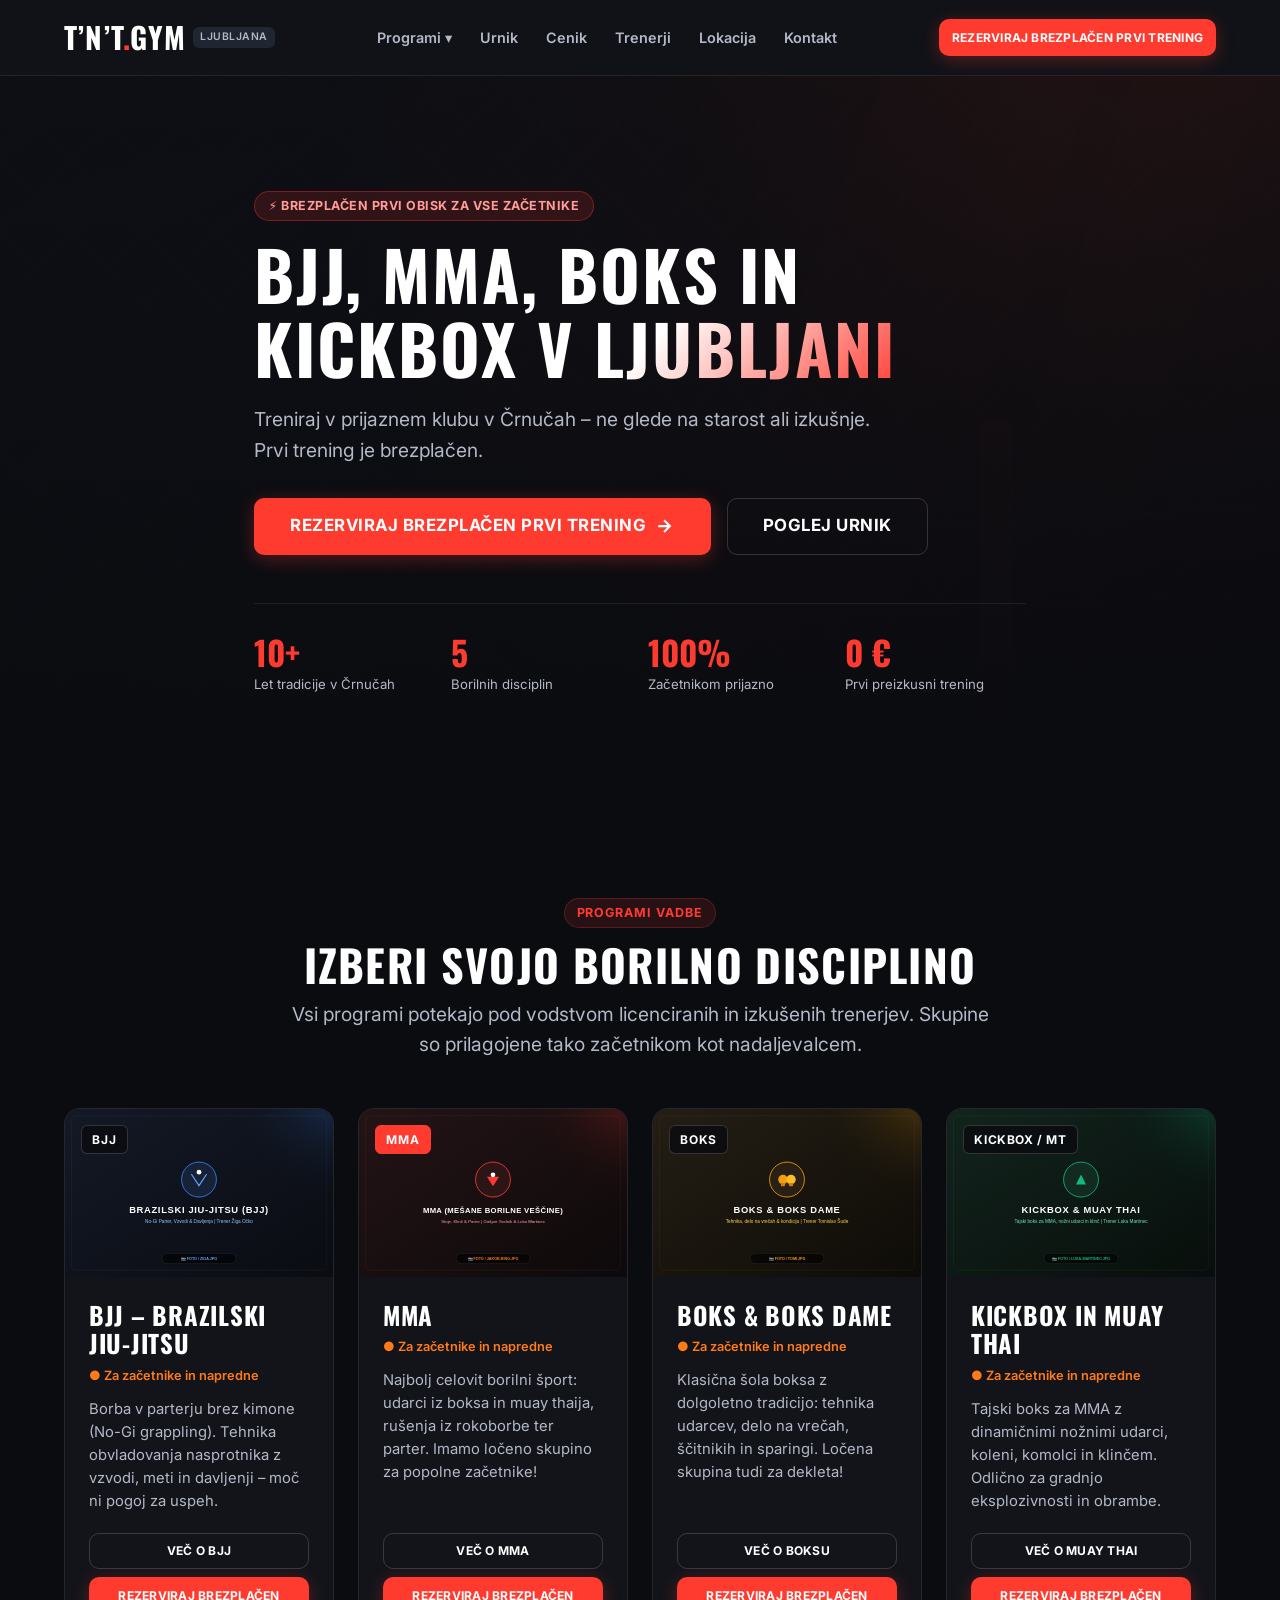
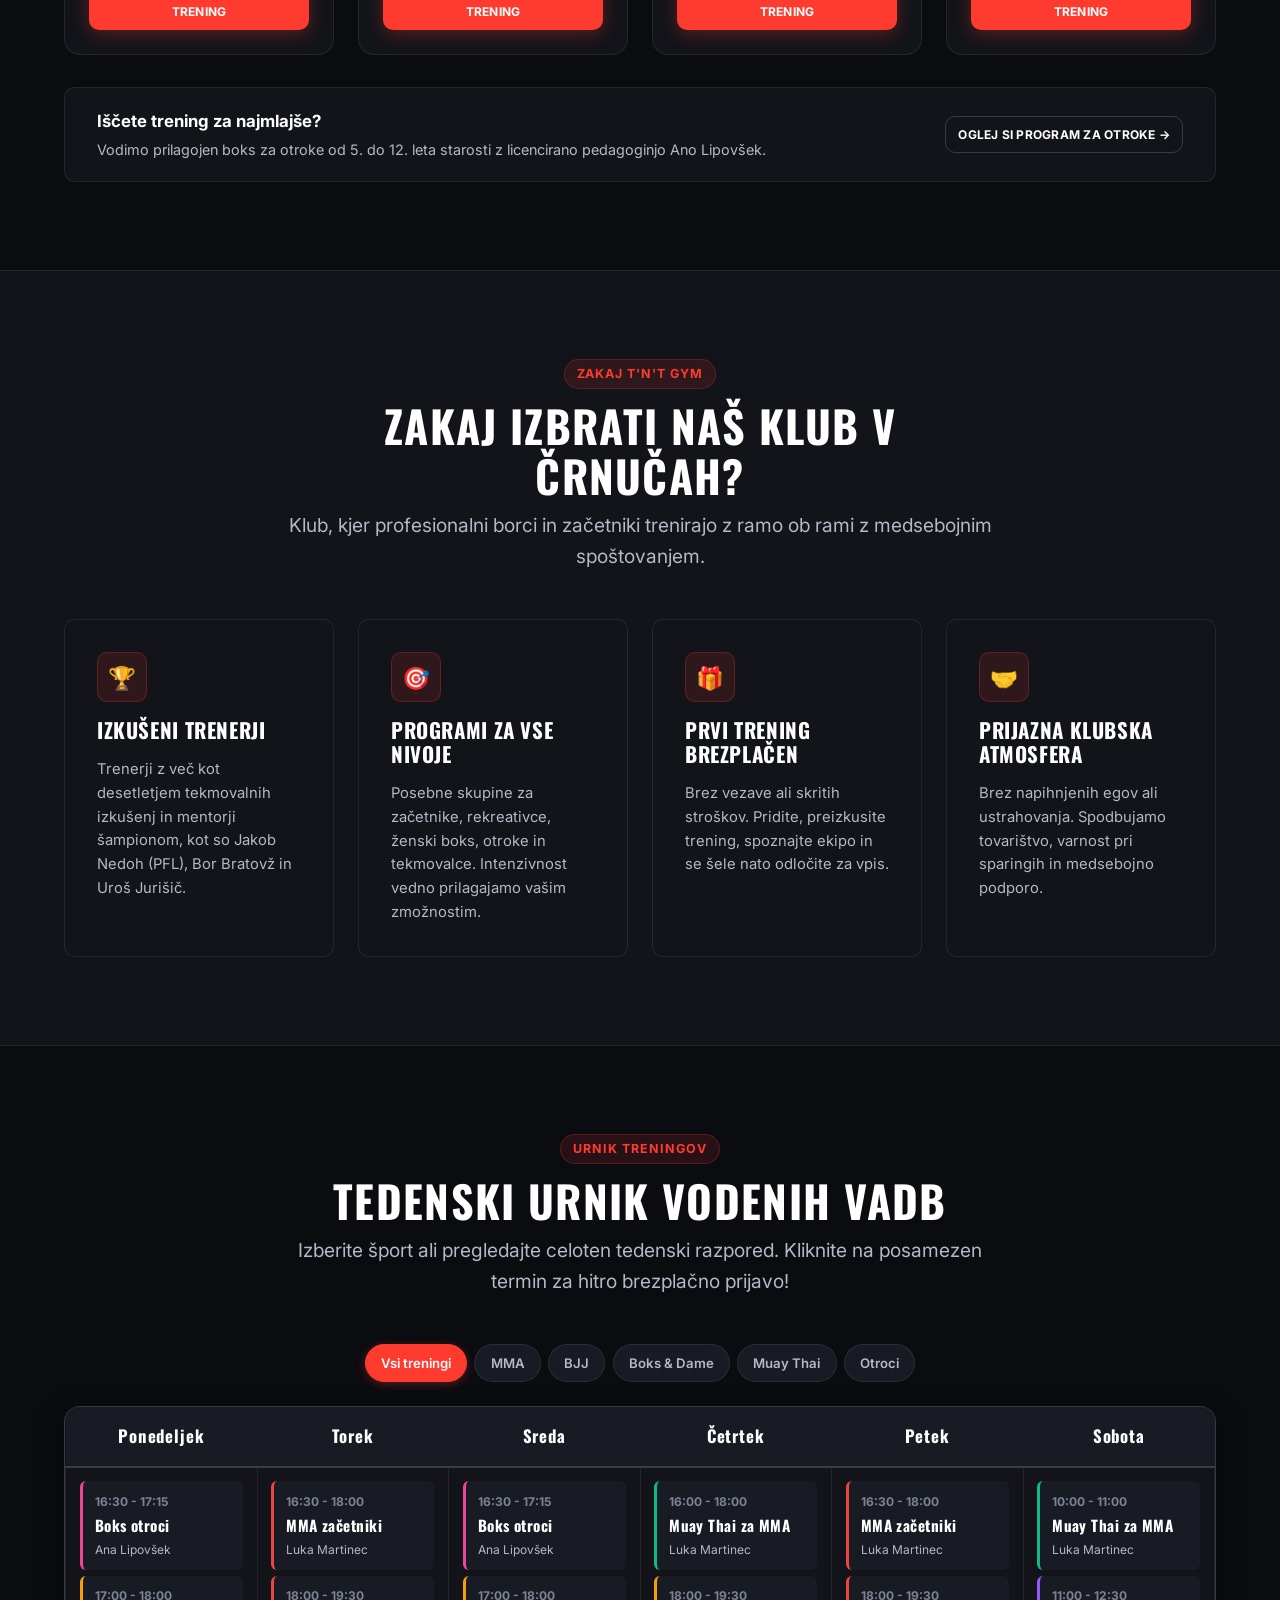
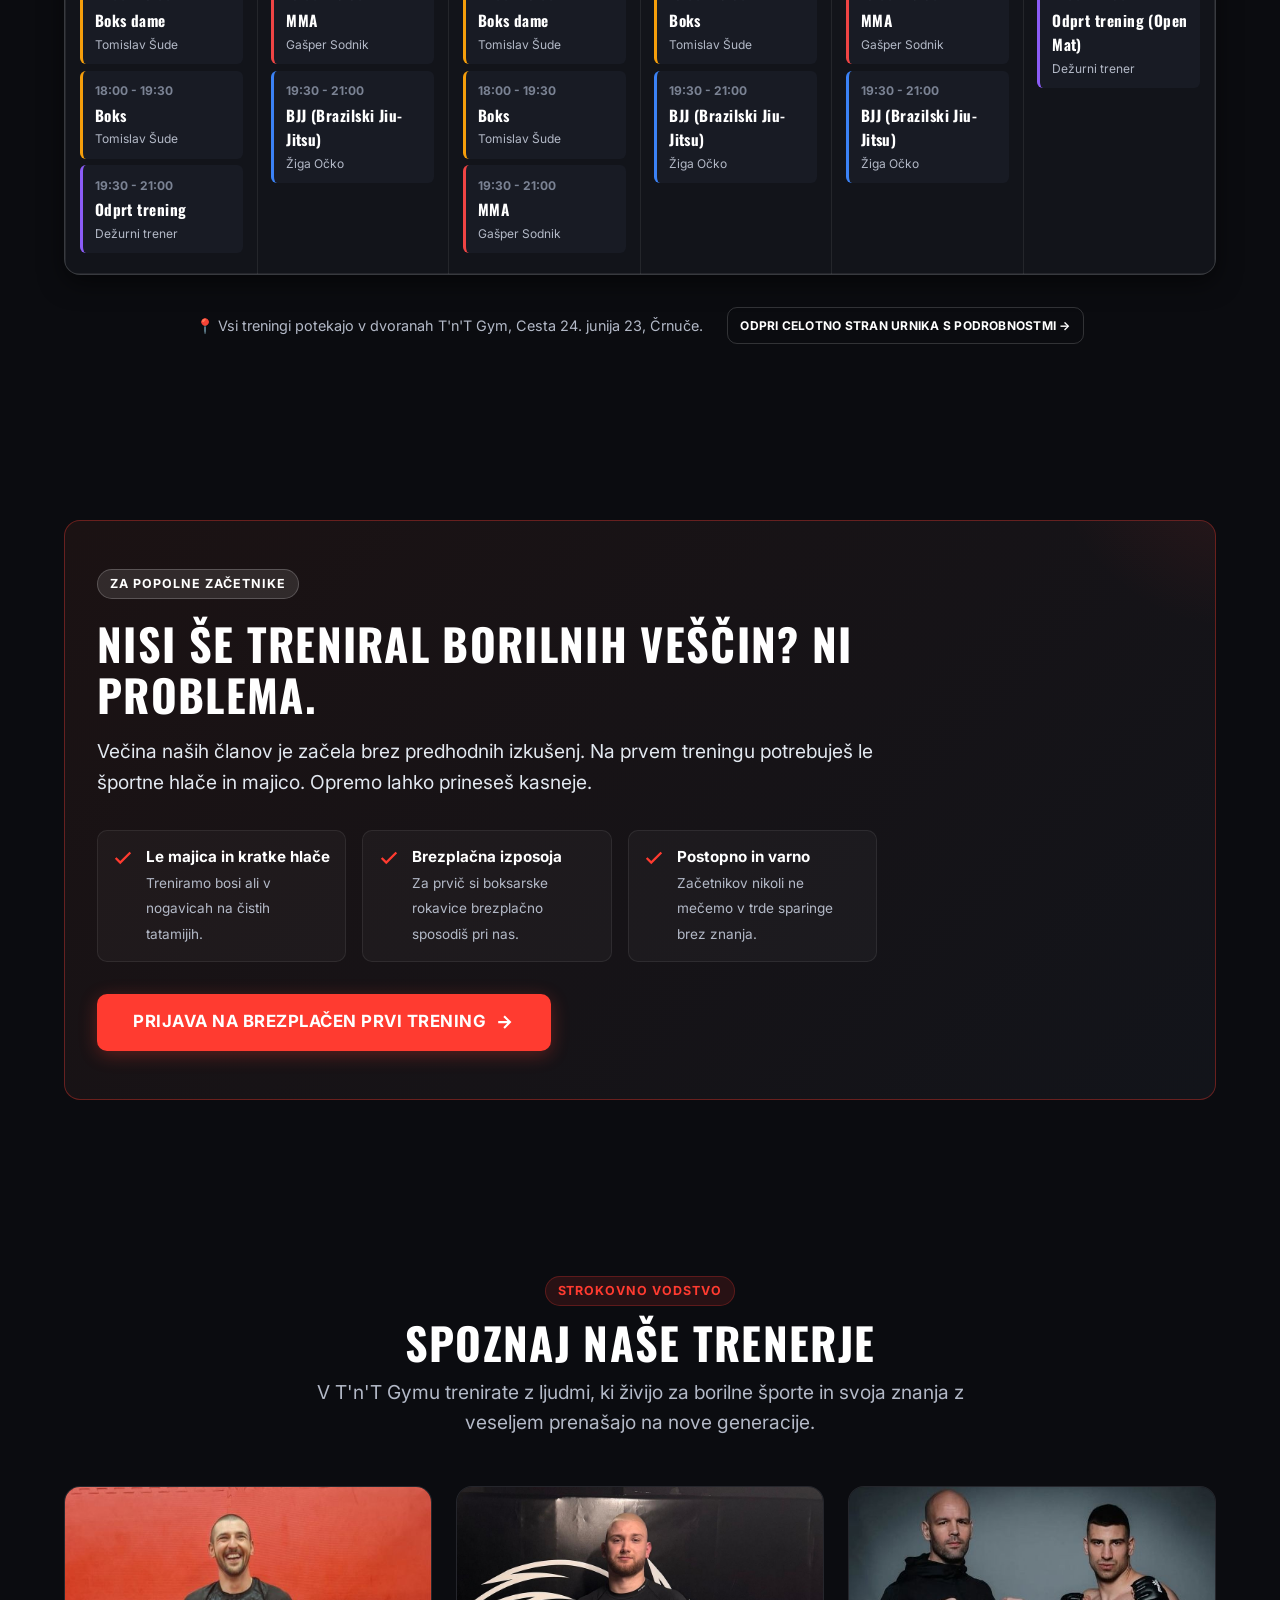
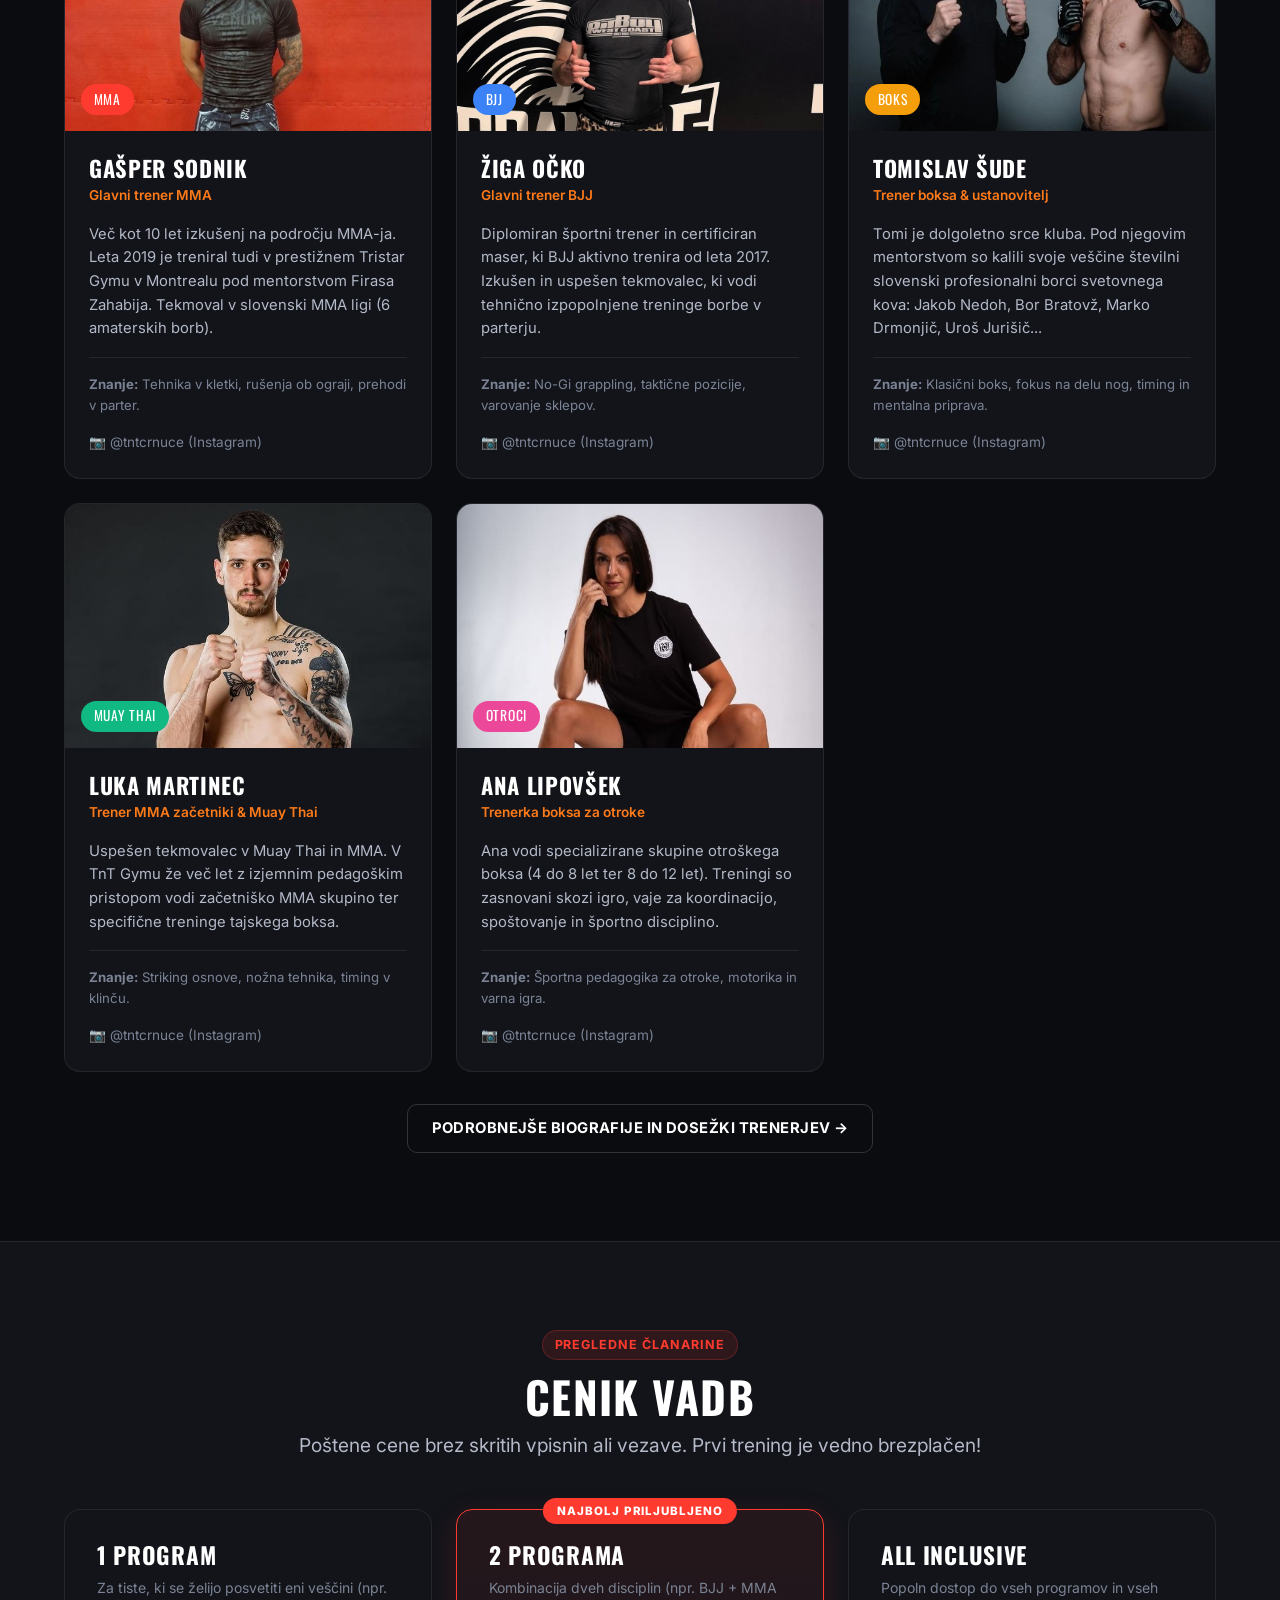
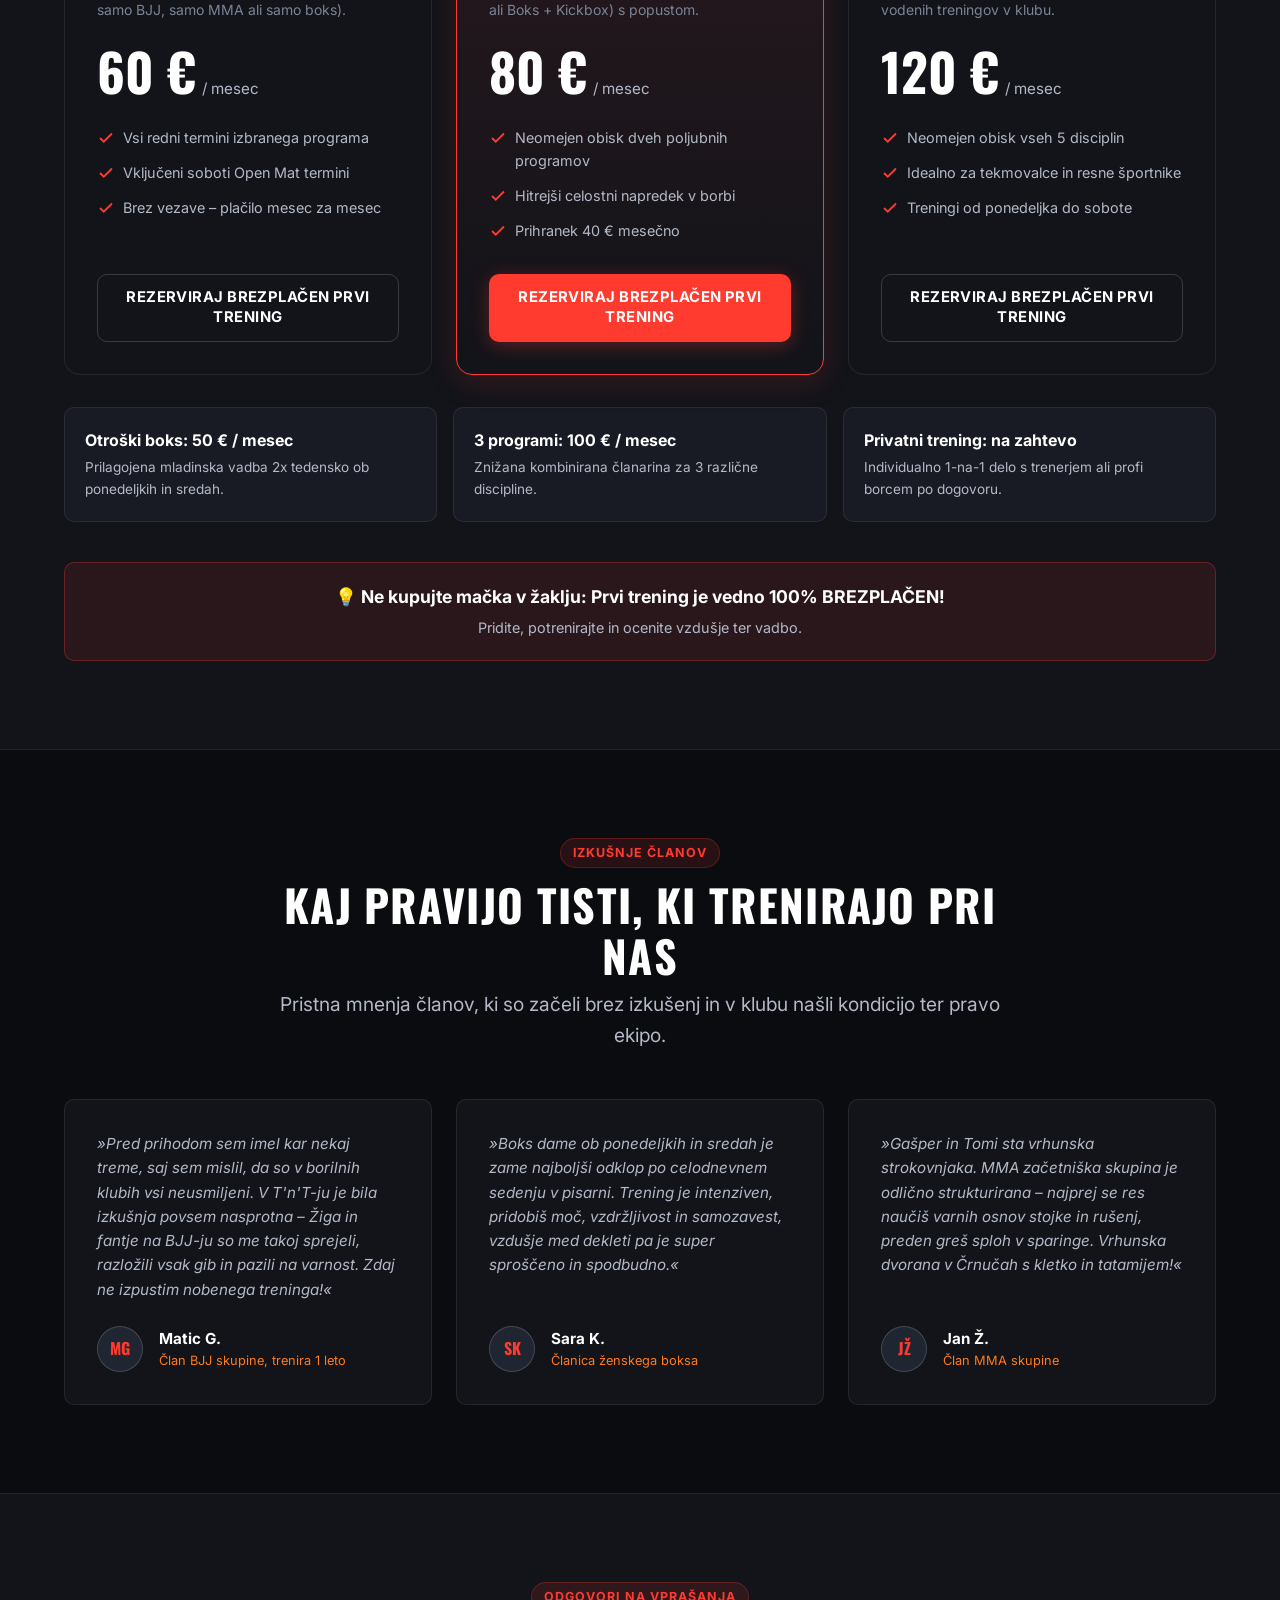
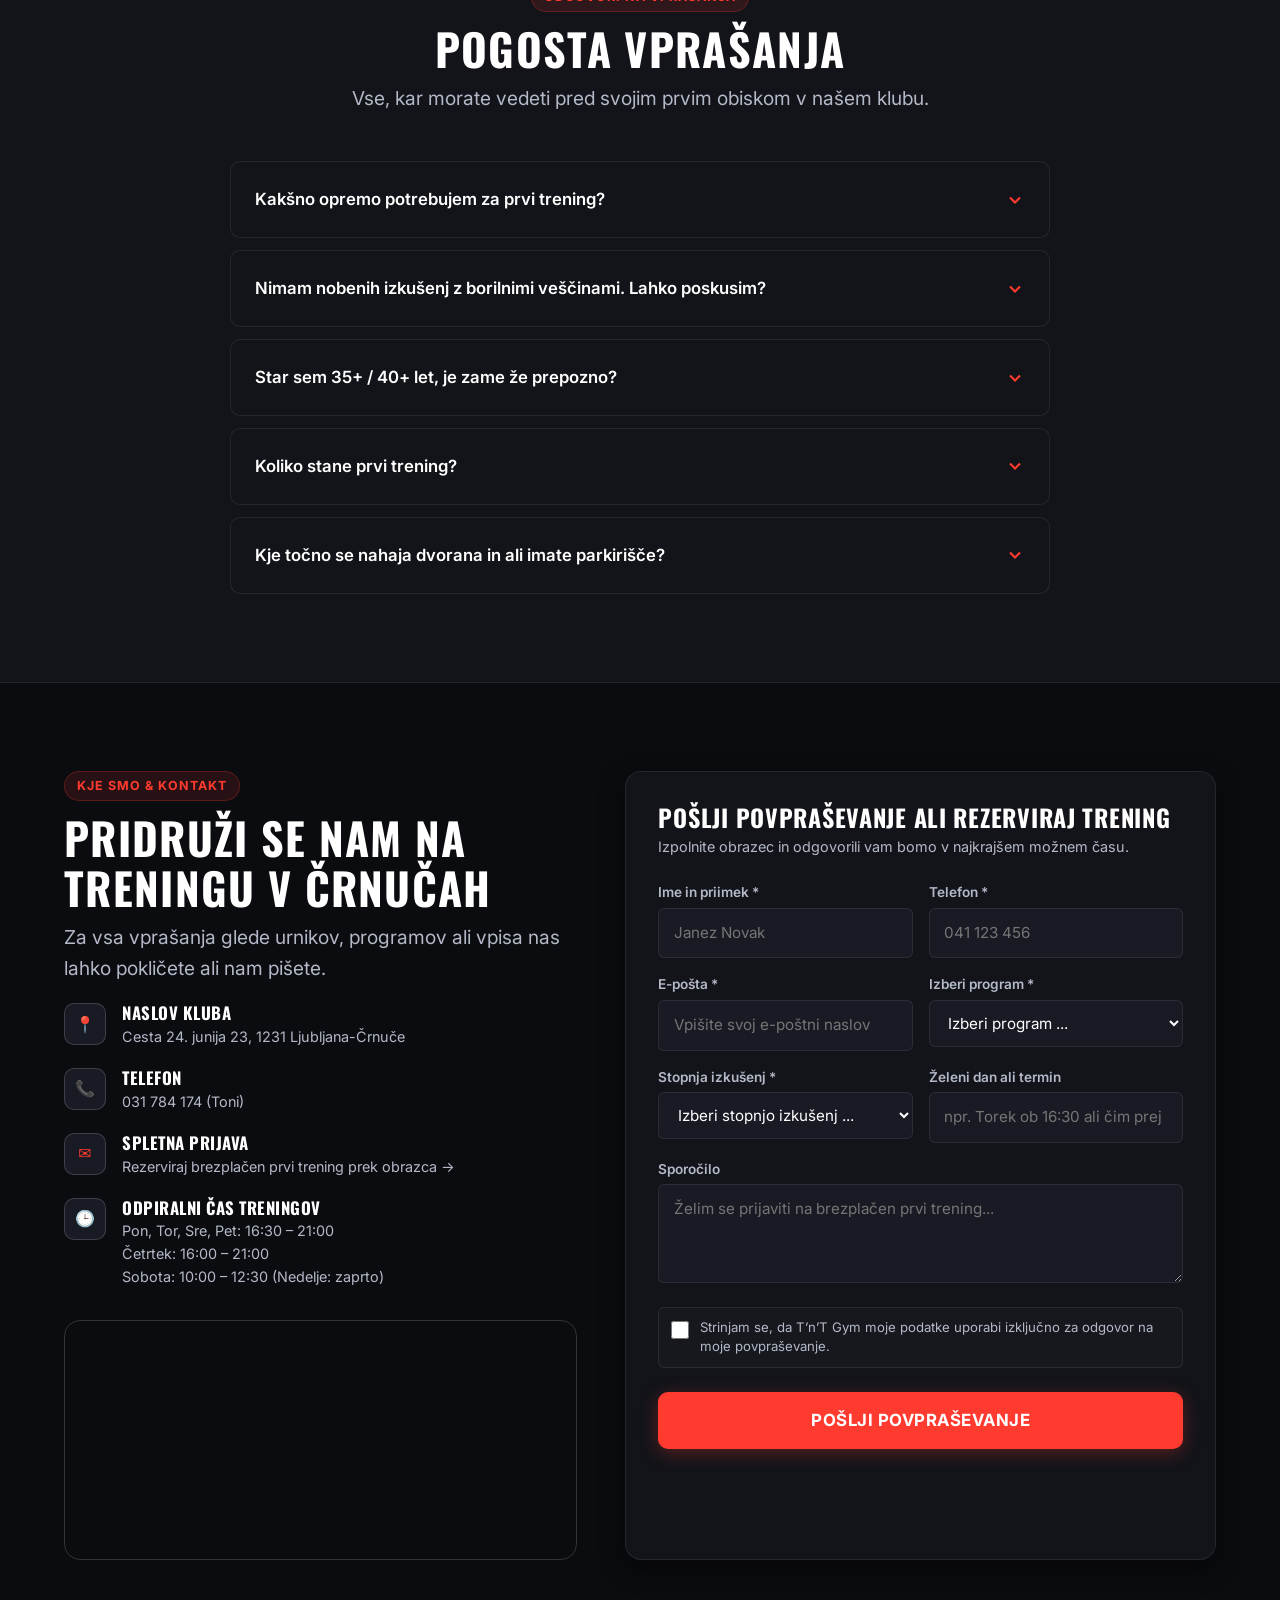
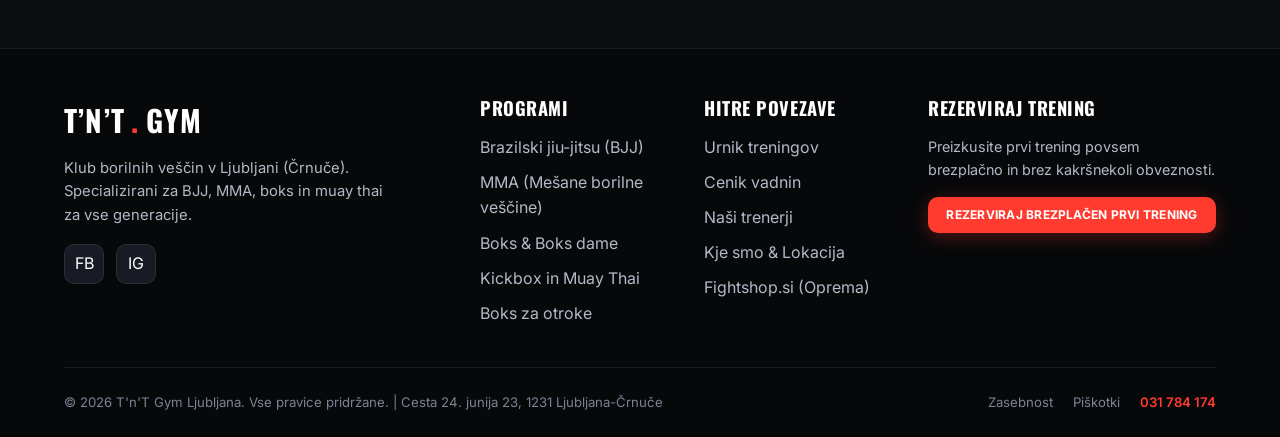
==== index.html @ 432958f4 "Initial T'n'T Gym website" ====
<!DOCTYPE html>
<html lang="sl">
<head>
  <meta charset="utf-8">
  <meta name="viewport" content="width=device-width, initial-scale=1.0">
  <title>T'n'T Gym Ljubljana | BJJ, MMA, boks in kickbox v Črnučah</title>
  <meta name="description" content="T'n'T Gym Ljubljana – vrhunski treningi BJJ (brazilski jiu-jitsu), MMA, boksa in muay thai v Ljubljani (Črnuče). Za začetnike in nadaljevalce. Prvi trening je brezplačen!">
  <meta name="keywords" content="BJJ Ljubljana, MMA Ljubljana, boks Ljubljana, kickbox Ljubljana, brazilski jiu-jitsu Ljubljana, borilne veščine Ljubljana, borilne veščine Črnuče">
  <link rel="canonical" href="https://www.tnt-gym.si/">

  <!-- Open Graph / Social Media -->
  <meta property="og:type" content="website">
  <meta property="og:locale" content="sl_SI">
  <meta property="og:url" content="https://www.tnt-gym.si/">
  <meta property="og:title" content="T'n'T Gym Ljubljana | BJJ, MMA, boks in kickbox">
  <meta property="og:description" content="Treniraj borilne veščine v sproščenem in profesionalnem vzdušju v Črnučah. Brezplačen prvi trening!">
  <meta property="og:image" content="assets/images/hero-gym.svg">

  <!-- Fonts & Stylesheet -->
  <link rel="preconnect" href="https://fonts.googleapis.com">
  <link rel="preconnect" href="https://fonts.gstatic.com" crossorigin>
  <link href="https://fonts.googleapis.com/css2?family=Inter:wght@400;500;600;700&family=Oswald:wght@500;600;700;800&display=swap" rel="stylesheet">
  <link rel="stylesheet" href="css/style.css">

  <!-- Schema.org JSON-LD Structured Data for LocalBusiness & SportsActivityLocation -->
  <script type="application/ld+json">
  {
    "@context": "https://schema.org",
    "@type": ["SportsActivityLocation", "ExerciseGym"],
    "@id": "https://www.tnt-gym.si/#gym",
    "name": "T'n'T Gym Ljubljana",
    "alternateName": "TnT Gym Črnuče",
    "description": "Klub borilnih veščin v Ljubljani (Črnuče): brazilski jiu-jitsu (BJJ), MMA, boks in muay thai za začetnike, rekreativce in tekmovalce.",
    "url": "https://www.tnt-gym.si/",
    "telephone": "+38631784174",
    "priceRange": "50 € - 120 €",
    "currenciesAccepted": "EUR",
    "address": {
      "@type": "PostalAddress",
      "streetAddress": "Cesta 24. junija 23",
      "addressLocality": "Ljubljana-Črnuče",
      "postalCode": "1231",
      "addressCountry": "SI"
    },
    "geo": {
      "@type": "GeoCoordinates",
      "latitude": 46.09552,
      "longitude": 14.52722
    },
    "openingHoursSpecification": [
      {
        "@type": "OpeningHoursSpecification",
        "dayOfWeek": ["Monday", "Tuesday", "Wednesday", "Friday"],
        "opens": "16:30",
        "closes": "21:00"
      },
      {
        "@type": "OpeningHoursSpecification",
        "dayOfWeek": "Thursday",
        "opens": "16:00",
        "closes": "21:00"
      },
      {
        "@type": "OpeningHoursSpecification",
        "dayOfWeek": "Saturday",
        "opens": "10:00",
        "closes": "12:30"
      }
    ],
    "sameAs": [
      "https://www.facebook.com/tntcrnuce",
      "https://www.instagram.com/tntcrnuce/"
    ]
  }
  </script>
</head>
<body>

  <!-- =========================================================================
       1. STICKY HEADER
       ========================================================================= -->
  <header class="site-header" id="siteHeader">
    <div class="container header-container">
      <a href="index.html" class="brand-logo" aria-label="T'n'T Gym Domov">
        <span>T’N’T<span class="logo-accent">.</span>GYM</span>
        <span class="brand-badge">LJUBLJANA</span>
      </a>

      <!-- Desktop Navigation -->
      <nav class="nav-desktop" aria-label="Glavna navigacija">
        <div class="nav-dropdown">
          <a href="#programi" class="nav-link">Programi ▾</a>
          <div class="nav-dropdown-menu">
            <a href="bjj.html" class="nav-dropdown-item">BJJ (Brazilski jiu-jitsu)</a>
            <a href="mma.html" class="nav-dropdown-item">MMA (Mešane borilne veščine)</a>
            <a href="boks.html" class="nav-dropdown-item">Boks &amp; Boks dame</a>
            <a href="kickbox.html" class="nav-dropdown-item">Kickbox in Muay Thai</a>
            <a href="otroci.html" class="nav-dropdown-item">Boks za otroke (5-12 let)</a>
          </div>
        </div>
        <a href="urnik.html" class="nav-link">Urnik</a>
        <a href="cenik.html" class="nav-link">Cenik</a>
        <a href="trenerji.html" class="nav-link">Trenerji</a>
        <a href="kontakt.html" class="nav-link">Lokacija</a>
        <a href="kontakt.html#kontakt" class="nav-link">Kontakt</a>
      </nav>

      <!-- Prominent Header CTA -->
      <div style="display: flex; align-items: center; gap: 1rem;">
        <button type="button" class="btn btn-primary btn-sm btn-booking-trigger" data-program="">
          Rezerviraj brezplačen prvi trening
        </button>

        <!-- Mobile Hamburger Toggle -->
        <button class="menu-toggle" aria-label="Odpri navigacijski meni" aria-expanded="false">
          <span></span>
          <span></span>
          <span></span>
        </button>
      </div>
    </div>
  </header>

  <!-- Mobile Navigation Drawer -->
  <div class="mobile-nav-backdrop"></div>
  <aside class="mobile-nav-drawer" aria-label="Mobilni meni">
    <div>
      <div style="margin-bottom: 2rem;">
        <span class="brand-logo">T’N’T<span class="logo-accent">.</span>GYM</span>
        <p style="font-size: 0.85rem; color: var(--text-muted); margin-top: 0.25rem;">Črnuče, Ljubljana</p>
      </div>
      <nav class="mobile-nav-links">
        <a href="index.html" class="mobile-nav-link active">Domov</a>
        <a href="bjj.html" class="mobile-nav-link">BJJ</a>
        <a href="mma.html" class="mobile-nav-link">MMA</a>
        <a href="boks.html" class="mobile-nav-link">Boks</a>
        <a href="kickbox.html" class="mobile-nav-link">Kickbox &amp; Muay Thai</a>
        <a href="otroci.html" class="mobile-nav-link">Otroški boks</a>
        <a href="urnik.html" class="mobile-nav-link">Urnik</a>
        <a href="cenik.html" class="mobile-nav-link">Cenik</a>
        <a href="trenerji.html" class="mobile-nav-link">Trenerji</a>
        <a href="kontakt.html" class="mobile-nav-link">Lokacija &amp; Kontakt</a>
      </nav>
    </div>

    <div style="margin-top: 2rem; border-top: 1px solid var(--border-subtle); padding-top: 1.5rem;">
      <button type="button" class="btn btn-primary btn-full btn-booking-trigger" data-program="">
        Rezerviraj brezplačen trening
      </button>
      <div style="margin-top: 1rem; text-align: center; font-size: 0.85rem; color: var(--text-muted);">
        📞 031 784 174 (Toni)
      </div>
    </div>
  </aside>

  <!-- =========================================================================
       2. HERO SECTION
       ========================================================================= -->
  <section class="hero" id="hero">
    <!-- Martial Arts Training Media Background -->
    <div class="hero-media-bg">
      <!-- 
        FOTO ZAZNAMEK: Tu lahko zamenjate spodnji SVG s pravo sliko dvorane ali treninga,
        npr. src="img/tnt/rupa1-2.jpg" ali kratek zankasti video treninga.
      -->
      <img src="assets/images/hero-gym.svg" alt="Trening borilnih veščin v T'n'T Gym Ljubljana" width="1200" height="800">
    </div>
    <div class="hero-overlay-gradient"></div>

    <div class="container hero-content">
      <div class="hero-pill">
        <span>⚡ Brezplačen prvi obisk za vse začetnike</span>
      </div>

      <h1 class="heading-hero">
        BJJ, MMA, BOKS IN KICKBOX <span class="text-gradient">V LJUBLJANI</span>
      </h1>

      <p class="lead" style="margin-top: 1.25rem; max-width: 650px;">
        Treniraj v prijaznem klubu v Črnučah – ne glede na starost ali izkušnje. Prvi trening je brezplačen.
      </p>

      <div class="hero-actions">
        <button type="button" class="btn btn-primary btn-lg btn-booking-trigger" data-program="">
          Rezerviraj brezplačen prvi trening
          <svg class="btn-icon" viewBox="0 0 24 24" fill="none" stroke="currentColor" stroke-width="2.5"><path d="M5 12h14M12 5l7 7-7 7"/></svg>
        </button>
        <a href="#urnik" class="btn btn-secondary btn-lg">
          Poglej urnik
        </a>
      </div>

      <!-- Social Proof / Stats Strip -->
      <div class="hero-stats">
        <div class="stat-item">
          <span class="stat-number">10+</span>
          <span class="stat-label">Let tradicije v Črnučah</span>
        </div>
        <div class="stat-item">
          <span class="stat-number">5</span>
          <span class="stat-label">Borilnih disciplin</span>
        </div>
        <div class="stat-item">
          <span class="stat-number">100%</span>
          <span class="stat-label">Začetnikom prijazno</span>
        </div>
        <div class="stat-item">
          <span class="stat-number">0 €</span>
          <span class="stat-label">Prvi preizkusni trening</span>
        </div>
      </div>
    </div>
  </section>

  <!-- =========================================================================
       3. PROGRAM OVERVIEW (4 VISUALLY STRONG CARDS + KIDS BADGE)
       ========================================================================= -->
  <section class="section" id="programi">
    <div class="container">
      <div class="section-header">
        <span class="section-tag">Programi vadbe</span>
        <h2 class="heading-section">Izberi svojo borilno disciplino</h2>
        <p class="lead">Vsi programi potekajo pod vodstvom licenciranih in izkušenih trenerjev. Skupine so prilagojene tako začetnikom kot nadaljevalcem.</p>
      </div>

      <div class="grid-4">
        <!-- 1. BJJ Card -->
        <article class="program-card">
          <div class="program-image-wrap">
            <span class="program-badge">BJJ</span>
            <!-- FOTO: Zamenjajte z realno fotografijo BJJ treninga (npr. ziga.jpg) -->
            <img src="assets/images/bjj-program.svg" alt="Trening brazilskega jiu-jitsa BJJ Ljubljana" loading="lazy">
          </div>
          <div class="program-card-body">
            <div class="program-title">
              <h3 class="heading-card">BJJ – brazilski jiu-jitsu</h3>
            </div>
            <div class="program-level">
              <span>● Za začetnike in napredne</span>
            </div>
            <p class="program-desc">
              Borba v parterju brez kimone (No-Gi grappling). Tehnika obvladovanja nasprotnika z vzvodi, meti in davljenji – moč ni pogoj za uspeh.
            </p>
            <div class="program-footer-actions">
              <a href="bjj.html" class="btn btn-secondary btn-sm" style="flex: 1;">Več o BJJ</a>
              <button type="button" class="btn btn-primary btn-sm btn-booking-trigger" data-program="BJJ">
                Rezerviraj brezplačen trening
              </button>
            </div>
          </div>
        </article>

        <!-- 2. MMA Card -->
        <article class="program-card">
          <div class="program-image-wrap">
            <span class="program-badge brand">MMA</span>
            <!-- FOTO: Zamenjajte z realno fotografijo MMA treninga (npr. jakob-ring.jpg) -->
            <img src="assets/images/mma-program.svg" alt="Trening MMA Ljubljana Črnuče" loading="lazy">
          </div>
          <div class="program-card-body">
            <div class="program-title">
              <h3 class="heading-card">MMA</h3>
            </div>
            <div class="program-level">
              <span>● Za začetnike in napredne</span>
            </div>
            <p class="program-desc">
              Najbolj celovit borilni šport: udarci iz boksa in muay thaija, rušenja iz rokoborbe ter parter. Imamo ločeno skupino za popolne začetnike!
            </p>
            <div class="program-footer-actions">
              <a href="mma.html" class="btn btn-secondary btn-sm" style="flex: 1;">Več o MMA</a>
              <button type="button" class="btn btn-primary btn-sm btn-booking-trigger" data-program="MMA">
                Rezerviraj brezplačen trening
              </button>
            </div>
          </div>
        </article>

        <!-- 3. Boks Card -->
        <article class="program-card">
          <div class="program-image-wrap">
            <span class="program-badge">BOKS</span>
            <!-- FOTO: Zamenjajte z realno fotografijo boksa (npr. tomi.jpg) -->
            <img src="assets/images/boks-program.svg" alt="Trening boksa Ljubljana" loading="lazy">
          </div>
          <div class="program-card-body">
            <div class="program-title">
              <h3 class="heading-card">Boks &amp; Boks dame</h3>
            </div>
            <div class="program-level">
              <span>● Za začetnike in napredne</span>
            </div>
            <p class="program-desc">
              Klasična šola boksa z dolgoletno tradicijo: tehnika udarcev, delo na vrečah, ščitnikih in sparingi. Ločena skupina tudi za dekleta!
            </p>
            <div class="program-footer-actions">
              <a href="boks.html" class="btn btn-secondary btn-sm" style="flex: 1;">Več o boksu</a>
              <button type="button" class="btn btn-primary btn-sm btn-booking-trigger" data-program="Boks">
                Rezerviraj brezplačen trening
              </button>
            </div>
          </div>
        </article>

        <!-- 4. Kickbox in Muay Thai Card -->
        <article class="program-card">
          <div class="program-image-wrap">
            <span class="program-badge">KICKBOX / MT</span>
            <!-- FOTO: Zamenjajte z realno fotografijo tajskega boksa (npr. luka-martinec.jpg) -->
            <img src="assets/images/muaythai-program.svg" alt="Trening Kickbox in Muay Thai Ljubljana" loading="lazy">
          </div>
          <div class="program-card-body">
            <div class="program-title">
              <h3 class="heading-card">Kickbox in Muay Thai</h3>
            </div>
            <div class="program-level">
              <span>● Za začetnike in napredne</span>
            </div>
            <p class="program-desc">
              Tajski boks za MMA z dinamičnimi nožnimi udarci, koleni, komolci in klinčem. Odlično za gradnjo eksplozivnosti in obrambe.
            </p>
            <div class="program-footer-actions">
              <a href="kickbox.html" class="btn btn-secondary btn-sm" style="flex: 1;">Več o Muay Thai</a>
              <button type="button" class="btn btn-primary btn-sm btn-booking-trigger" data-program="Kickbox &amp; Muay Thai">
                Rezerviraj brezplačen trening
              </button>
            </div>
          </div>
        </article>
      </div>

      <!-- Dodatna povezava do otroškega boksa -->
      <div style="margin-top: 2rem; background: var(--bg-surface-1); border: 1px solid var(--border-subtle); border-radius: var(--radius-md); padding: 1.25rem 2rem; display: flex; flex-wrap: wrap; align-items: center; justify-content: space-between; gap: 1rem;">
        <div>
          <strong style="color: #ffffff; font-size: 1.05rem;">Iščete trening za najmlajše?</strong>
          <p style="color: var(--text-secondary); font-size: 0.9rem; margin-top: 0.2rem;">Vodimo prilagojen boks za otroke od 5. do 12. leta starosti z licencirano pedagoginjo Ano Lipovšek.</p>
        </div>
        <a href="otroci.html" class="btn btn-secondary btn-sm">Oglej si program za otroke →</a>
      </div>
    </div>
  </section>

  <!-- =========================================================================
       4. WHY T'N'T GYM (4 BENEFIT CARDS)
       ========================================================================= -->
  <section class="section" style="background: var(--bg-surface-1); border-top: 1px solid var(--border-subtle); border-bottom: 1px solid var(--border-subtle);">
    <div class="container">
      <div class="section-header">
        <span class="section-tag">Zakaj T'n'T Gym</span>
        <h2 class="heading-section">Zakaj izbrati naš klub v Črnučah?</h2>
        <p class="lead">Klub, kjer profesionalni borci in začetniki trenirajo z ramo ob rami z medsebojnim spoštovanjem.</p>
      </div>

      <div class="grid-4">
        <!-- Benefit 1 -->
        <div class="benefit-card">
          <div class="benefit-icon">🏆</div>
          <h3 class="benefit-title">Izkušeni trenerji</h3>
          <p class="benefit-desc">
            Trenerji z več kot desetletjem tekmovalnih izkušenj in mentorji šampionom, kot so Jakob Nedoh (PFL), Bor Bratovž in Uroš Jurišič.
          </p>
        </div>

        <!-- Benefit 2 -->
        <div class="benefit-card">
          <div class="benefit-icon">🎯</div>
          <h3 class="benefit-title">Programi za vse nivoje</h3>
          <p class="benefit-desc">
            Posebne skupine za začetnike, rekreativce, ženski boks, otroke in tekmovalce. Intenzivnost vedno prilagajamo vašim zmožnostim.
          </p>
        </div>

        <!-- Benefit 3 -->
        <div class="benefit-card">
          <div class="benefit-icon">🎁</div>
          <h3 class="benefit-title">Prvi trening brezplačen</h3>
          <p class="benefit-desc">
            Brez vezave ali skritih stroškov. Pridite, preizkusite trening, spoznajte ekipo in se šele nato odločite za vpis.
          </p>
        </div>

        <!-- Benefit 4 -->
        <div class="benefit-card">
          <div class="benefit-icon">🤝</div>
          <h3 class="benefit-title">Prijazna klubska atmosfera</h3>
          <p class="benefit-desc">
            Brez napihnjenih egov ali ustrahovanja. Spodbujamo tovarištvo, varnost pri sparingih in medsebojno podporo.
          </p>
        </div>
      </div>
    </div>
  </section>

  <!-- =========================================================================
       5. SCHEDULE PREVIEW (INTERACTIVE TIMETABLE)
       ========================================================================= -->
  <section class="section" id="urnik">
    <div class="container">
      <div class="section-header">
        <span class="section-tag">Urnik treningov</span>
        <h2 class="heading-section">Tedenski urnik vodenih vadb</h2>
        <p class="lead">Izberite šport ali pregledajte celoten tedenski razpored. Kliknite na posamezen termin za hitro brezplačno prijavo!</p>
      </div>

      <!-- Sport Filter Buttons -->
      <div class="schedule-controls" role="group" aria-label="Filter po športu">
        <button class="filter-btn active" data-sport="all">Vsi treningi</button>
        <button class="filter-btn" data-sport="mma">MMA</button>
        <button class="filter-btn" data-sport="bjj">BJJ</button>
        <button class="filter-btn" data-sport="box">Boks &amp; Dame</button>
        <button class="filter-btn" data-sport="mt">Muay Thai</button>
        <button class="filter-btn" data-sport="kids">Otroci</button>
      </div>

      <!-- Timetable Dynamic Mount Container -->
      <div class="timetable-mount">
        <!-- Rendered via js/main.js & js/schedule-data.js -->
        <p style="text-align: center; color: var(--text-muted); padding: 2rem;">Nalaganje urnika...</p>
      </div>

      <div style="margin-top: 2rem; text-align: center; display: flex; flex-wrap: wrap; justify-content: center; align-items: center; gap: 1.5rem;">
        <span style="font-size: 0.9rem; color: var(--text-secondary);">
          📍 Vsi treningi potekajo v dvoranah T'n'T Gym, Cesta 24. junija 23, Črnuče.
        </span>
        <a href="urnik.html" class="btn btn-secondary btn-sm">Odpri celotno stran urnika s podrobnostmi →</a>
      </div>
    </div>
  </section>

  <!-- =========================================================================
       6. BEGINNERS SECTION
       ========================================================================= -->
  <section class="section" id="zacetniki">
    <div class="container">
      <div class="beginners-banner">
        <div style="max-width: 780px;">
          <span class="section-tag" style="background: rgba(255,255,255,0.1); border-color: rgba(255,255,255,0.2); color: #ffffff;">Za popolne začetnike</span>
          <h2 class="heading-section" style="margin-top: 0.5rem;">
            Nisi še treniral borilnih veščin? Ni problema.
          </h2>
          <p class="lead" style="margin-top: 1rem; color: #e2e8f0;">
            Večina naših članov je začela brez predhodnih izkušenj. Na prvem treningu potrebuješ le športne hlače in majico. Opremo lahko prineseš kasneje.
          </p>

          <div class="checklist">
            <div class="checklist-item">
              <svg class="checklist-icon" width="22" height="22" viewBox="0 0 24 24" fill="none" stroke="currentColor" stroke-width="2.5"><polyline points="20 6 9 17 4 12"/></svg>
              <div>
                <strong style="display: block; font-size: 0.95rem;">Le majica in kratke hlače</strong>
                <span style="font-size: 0.85rem; color: var(--text-secondary);">Treniramo bosi ali v nogavicah na čistih tatamijih.</span>
              </div>
            </div>
            <div class="checklist-item">
              <svg class="checklist-icon" width="22" height="22" viewBox="0 0 24 24" fill="none" stroke="currentColor" stroke-width="2.5"><polyline points="20 6 9 17 4 12"/></svg>
              <div>
                <strong style="display: block; font-size: 0.95rem;">Brezplačna izposoja</strong>
                <span style="font-size: 0.85rem; color: var(--text-secondary);">Za prvič si boksarske rokavice brezplačno sposodiš pri nas.</span>
              </div>
            </div>
            <div class="checklist-item">
              <svg class="checklist-icon" width="22" height="22" viewBox="0 0 24 24" fill="none" stroke="currentColor" stroke-width="2.5"><polyline points="20 6 9 17 4 12"/></svg>
              <div>
                <strong style="display: block; font-size: 0.95rem;">Postopno in varno</strong>
                <span style="font-size: 0.85rem; color: var(--text-secondary);">Začetnikov nikoli ne mečemo v trde sparinge brez znanja.</span>
              </div>
            </div>
          </div>

          <div style="margin-top: 1.5rem;">
            <button type="button" class="btn btn-primary btn-lg btn-booking-trigger" data-program="">
              Prijava na brezplačen prvi trening
              <svg class="btn-icon" viewBox="0 0 24 24" fill="none" stroke="currentColor" stroke-width="2.5"><path d="M5 12h14M12 5l7 7-7 7"/></svg>
            </button>
          </div>
        </div>
      </div>
    </div>
  </section>

  <!-- =========================================================================
       7. COACHES SECTION
       ========================================================================= -->
  <section class="section" id="trenerji">
    <div class="container">
      <div class="section-header">
        <span class="section-tag">Strokovno vodstvo</span>
        <h2 class="heading-section">Spoznaj naše trenerje</h2>
        <p class="lead">V T'n'T Gymu trenirate z ljudmi, ki živijo za borilne športe in svoja znanja z veseljem prenašajo na nove generacije.</p>
      </div>

      <div class="grid-3">
        <!-- Coach 1: Gašper Sodnik -->
        <article class="coach-card">
          <div class="coach-photo-wrap">
            <span class="coach-discipline-tag">MMA</span>
            <img src="assets/images/coach-gasper.jpg" alt="Gašper Sodnik, trener MMA" loading="lazy">
          </div>
          <div class="coach-body">
            <h3 class="coach-name">Gašper Sodnik</h3>
            <span class="coach-role">Glavni trener MMA</span>
            <p class="coach-bio">
              Več kot 10 let izkušenj na področju MMA-ja. Leta 2019 je treniral tudi v prestižnem Tristar Gymu v Montrealu pod mentorstvom Firasa Zahabija. Tekmoval v slovenski MMA ligi (6 amaterskih borb).
            </p>
            <div class="coach-credentials">
              <strong>Znanje:</strong> Tehnika v kletki, rušenja ob ograji, prehodi v parter.
            </div>
            <a href="https://www.instagram.com/tntcrnuce/" target="_blank" rel="noopener" class="coach-social">
              📷 @tntcrnuce (Instagram)
            </a>
          </div>
        </article>

        <!-- Coach 2: Žiga Očko -->
        <article class="coach-card">
          <div class="coach-photo-wrap">
            <span class="coach-discipline-tag" style="background: #3b82f6;">BJJ</span>
            <img src="assets/images/coach-ziga.jpg" alt="Žiga Očko, trener brazilskega jiu-jitsa" loading="lazy">
          </div>
          <div class="coach-body">
            <h3 class="coach-name">Žiga Očko</h3>
            <span class="coach-role">Glavni trener BJJ</span>
            <p class="coach-bio">
              Diplomiran športni trener in certificiran maser, ki BJJ aktivno trenira od leta 2017. Izkušen in uspešen tekmovalec, ki vodi tehnično izpopolnjene treninge borbe v parterju.
            </p>
            <div class="coach-credentials">
              <strong>Znanje:</strong> No-Gi grappling, taktične pozicije, varovanje sklepov.
            </div>
            <a href="https://www.instagram.com/tntcrnuce/" target="_blank" rel="noopener" class="coach-social">
              📷 @tntcrnuce (Instagram)
            </a>
          </div>
        </article>

        <!-- Coach 3: Tomislav Šude -->
        <article class="coach-card">
          <div class="coach-photo-wrap">
            <span class="coach-discipline-tag" style="background: #f59e0b;">BOKS</span>
            <img src="assets/images/coach-tomi.jpg" alt="Tomislav Šude, trener boksa" loading="lazy">
          </div>
          <div class="coach-body">
            <h3 class="coach-name">Tomislav Šude</h3>
            <span class="coach-role">Trener boksa &amp; ustanovitelj</span>
            <p class="coach-bio">
              Tomi je dolgoletno srce kluba. Pod njegovim mentorstvom so kalili svoje veščine številni slovenski profesionalni borci svetovnega kova: Jakob Nedoh, Bor Bratovž, Marko Drmonjič, Uroš Jurišič...
            </p>
            <div class="coach-credentials">
              <strong>Znanje:</strong> Klasični boks, fokus na delu nog, timing in mentalna priprava.
            </div>
            <a href="https://www.instagram.com/tntcrnuce/" target="_blank" rel="noopener" class="coach-social">
              📷 @tntcrnuce (Instagram)
            </a>
          </div>
        </article>

        <!-- Coach 4: Luka Martinec -->
        <article class="coach-card">
          <div class="coach-photo-wrap">
            <span class="coach-discipline-tag" style="background: #10b981;">MUAY THAI</span>
            <img src="assets/images/coach-luka.jpg" alt="Luka Martinec, trener tajskega boksa" loading="lazy">
          </div>
          <div class="coach-body">
            <h3 class="coach-name">Luka Martinec</h3>
            <span class="coach-role">Trener MMA začetniki &amp; Muay Thai</span>
            <p class="coach-bio">
              Uspešen tekmovalec v Muay Thai in MMA. V TnT Gymu že več let z izjemnim pedagoškim pristopom vodi začetniško MMA skupino ter specifične treninge tajskega boksa.
            </p>
            <div class="coach-credentials">
              <strong>Znanje:</strong> Striking osnove, nožna tehnika, timing v klinču.
            </div>
            <a href="https://www.instagram.com/tntcrnuce/" target="_blank" rel="noopener" class="coach-social">
              📷 @tntcrnuce (Instagram)
            </a>
          </div>
        </article>

        <!-- Coach 5: Ana Lipovšek -->
        <article class="coach-card">
          <div class="coach-photo-wrap">
            <span class="coach-discipline-tag" style="background: #ec4899;">OTROCI</span>
            <img src="assets/images/coach-ana.jpg" alt="Ana Lipovšek, trenerka otroškega boksa" loading="lazy">
          </div>
          <div class="coach-body">
            <h3 class="coach-name">Ana Lipovšek</h3>
            <span class="coach-role">Trenerka boksa za otroke</span>
            <p class="coach-bio">
              Ana vodi specializirane skupine otroškega boksa (4 do 8 let ter 8 do 12 let). Treningi so zasnovani skozi igro, vaje za koordinacijo, spoštovanje in športno disciplino.
            </p>
            <div class="coach-credentials">
              <strong>Znanje:</strong> Športna pedagogika za otroke, motorika in varna igra.
            </div>
            <a href="https://www.instagram.com/tntcrnuce/" target="_blank" rel="noopener" class="coach-social">
              📷 @tntcrnuce (Instagram)
            </a>
          </div>
        </article>
      </div>

      <div style="margin-top: 2rem; text-align: center;">
        <a href="trenerji.html" class="btn btn-secondary">Podrobnejše biografije in dosežki trenerjev →</a>
      </div>
    </div>
  </section>

  <!-- =========================================================================
       8. PRICING SECTION
       ========================================================================= -->
  <section class="section" id="cenik" style="background: var(--bg-surface-1); border-top: 1px solid var(--border-subtle); border-bottom: 1px solid var(--border-subtle);">
    <div class="container">
      <div class="section-header">
        <span class="section-tag">Pregledne članarine</span>
        <h2 class="heading-section">Cenik vadb</h2>
        <p class="lead">Poštene cene brez skritih vpisnin ali vezave. Prvi trening je vedno brezplačen!</p>
      </div>

      <div class="grid-3">
        <!-- 1 Program -->
        <div class="pricing-card">
          <h3 class="pricing-title">1 Program</h3>
          <p class="pricing-sub">Za tiste, ki se želijo posvetiti eni veščini (npr. samo BJJ, samo MMA ali samo boks).</p>
          <div class="pricing-amount">
            <span class="price">60 €</span>
            <span class="period">/ mesec</span>
          </div>
          <ul class="pricing-features">
            <li>
              <svg width="18" height="18" viewBox="0 0 24 24" fill="none" stroke="currentColor" stroke-width="2.5"><polyline points="20 6 9 17 4 12"/></svg>
              <span>Vsi redni termini izbranega programa</span>
            </li>
            <li>
              <svg width="18" height="18" viewBox="0 0 24 24" fill="none" stroke="currentColor" stroke-width="2.5"><polyline points="20 6 9 17 4 12"/></svg>
              <span>Vključeni soboti Open Mat termini</span>
            </li>
            <li>
              <svg width="18" height="18" viewBox="0 0 24 24" fill="none" stroke="currentColor" stroke-width="2.5"><polyline points="20 6 9 17 4 12"/></svg>
              <span>Brez vezave – plačilo mesec za mesec</span>
            </li>
          </ul>
          <button type="button" class="btn btn-secondary btn-full btn-booking-trigger" data-program="">
            Rezerviraj brezplačen prvi trening
          </button>
        </div>

        <!-- 2 Programa (Featured / Najbolj priljubljeno) -->
        <div class="pricing-card featured">
          <span class="pricing-popular-badge">Najbolj priljubljeno</span>
          <h3 class="pricing-title">2 Programa</h3>
          <p class="pricing-sub">Kombinacija dveh disciplin (npr. BJJ + MMA ali Boks + Kickbox) s popustom.</p>
          <div class="pricing-amount">
            <span class="price">80 €</span>
            <span class="period">/ mesec</span>
          </div>
          <ul class="pricing-features">
            <li>
              <svg width="18" height="18" viewBox="0 0 24 24" fill="none" stroke="currentColor" stroke-width="2.5"><polyline points="20 6 9 17 4 12"/></svg>
              <span>Neomejen obisk dveh poljubnih programov</span>
            </li>
            <li>
              <svg width="18" height="18" viewBox="0 0 24 24" fill="none" stroke="currentColor" stroke-width="2.5"><polyline points="20 6 9 17 4 12"/></svg>
              <span>Hitrejši celostni napredek v borbi</span>
            </li>
            <li>
              <svg width="18" height="18" viewBox="0 0 24 24" fill="none" stroke="currentColor" stroke-width="2.5"><polyline points="20 6 9 17 4 12"/></svg>
              <span>Prihranek 40 € mesečno</span>
            </li>
          </ul>
          <button type="button" class="btn btn-primary btn-full btn-booking-trigger" data-program="">
            Rezerviraj brezplačen prvi trening
          </button>
        </div>

        <!-- All Inclusive -->
        <div class="pricing-card">
          <h3 class="pricing-title">All Inclusive</h3>
          <p class="pricing-sub">Popoln dostop do vseh programov in vseh vodenih treningov v klubu.</p>
          <div class="pricing-amount">
            <span class="price">120 €</span>
            <span class="period">/ mesec</span>
          </div>
          <ul class="pricing-features">
            <li>
              <svg width="18" height="18" viewBox="0 0 24 24" fill="none" stroke="currentColor" stroke-width="2.5"><polyline points="20 6 9 17 4 12"/></svg>
              <span>Neomejen obisk vseh 5 disciplin</span>
            </li>
            <li>
              <svg width="18" height="18" viewBox="0 0 24 24" fill="none" stroke="currentColor" stroke-width="2.5"><polyline points="20 6 9 17 4 12"/></svg>
              <span>Idealno za tekmovalce in resne športnike</span>
            </li>
            <li>
              <svg width="18" height="18" viewBox="0 0 24 24" fill="none" stroke="currentColor" stroke-width="2.5"><polyline points="20 6 9 17 4 12"/></svg>
              <span>Treningi od ponedeljka do sobote</span>
            </li>
          </ul>
          <button type="button" class="btn btn-secondary btn-full btn-booking-trigger" data-program="">
            Rezerviraj brezplačen prvi trening
          </button>
        </div>
      </div>

      <!-- Dodatne opcije cenika -->
      <div style="margin-top: 2rem; display: grid; grid-template-columns: repeat(auto-fit, minmax(260px, 1fr)); gap: 1rem;">
        <div style="background: var(--bg-surface-2); border: 1px solid var(--border-subtle); border-radius: var(--radius-md); padding: 1.25rem;">
          <strong style="color: #ffffff;">Otroški boks: 50 € / mesec</strong>
          <p style="font-size: 0.85rem; color: var(--text-secondary); margin-top: 0.25rem;">Prilagojena mladinska vadba 2x tedensko ob ponedeljkih in sredah.</p>
        </div>
        <div style="background: var(--bg-surface-2); border: 1px solid var(--border-subtle); border-radius: var(--radius-md); padding: 1.25rem;">
          <strong style="color: #ffffff;">3 programi: 100 € / mesec</strong>
          <p style="font-size: 0.85rem; color: var(--text-secondary); margin-top: 0.25rem;">Znižana kombinirana članarina za 3 različne discipline.</p>
        </div>
        <div style="background: var(--bg-surface-2); border: 1px solid var(--border-subtle); border-radius: var(--radius-md); padding: 1.25rem;">
          <strong style="color: #ffffff;">Privatni trening: na zahtevo</strong>
          <p style="font-size: 0.85rem; color: var(--text-secondary); margin-top: 0.25rem;">Individualno 1-na-1 delo s trenerjem ali profi borcem po dogovoru.</p>
        </div>
      </div>

      <!-- Brezplačen prvi trening opomba -->
      <div style="margin-top: 2.5rem; text-align: center; background: rgba(255, 59, 48, 0.1); border: 1px solid rgba(255, 59, 48, 0.3); border-radius: var(--radius-md); padding: 1.25rem;">
        <p style="color: #ffffff; font-weight: 700; font-size: 1.1rem; margin-bottom: 0.25rem;">
          💡 Ne kupujte mačka v žaklju: Prvi trening je vedno 100% BREZPLAČEN!
        </p>
        <span style="color: var(--text-secondary); font-size: 0.9rem;">Pridite, potrenirajte in ocenite vzdušje ter vadbo.</span>
      </div>
    </div>
  </section>

  <!-- =========================================================================
       9. TESTIMONIALS
       ========================================================================= -->
  <section class="section">
    <div class="container">
      <div class="section-header">
        <span class="section-tag">Izkušnje članov</span>
        <h2 class="heading-section">Kaj pravijo tisti, ki trenirajo pri nas</h2>
        <p class="lead">Pristna mnenja članov, ki so začeli brez izkušenj in v klubu našli kondicijo ter pravo ekipo.</p>
      </div>

      <div class="grid-3">
        <!-- Review 1 -->
        <article class="testimonial-card">
          <p class="testimonial-quote">
            »Pred prihodom sem imel kar nekaj treme, saj sem mislil, da so v borilnih klubih vsi neusmiljeni. V T'n'T-ju je bila izkušnja povsem nasprotna – Žiga in fantje na BJJ-ju so me takoj sprejeli, razložili vsak gib in pazili na varnost. Zdaj ne izpustim nobenega treninga!«
          </p>
          <div class="testimonial-author">
            <div class="author-avatar">MG</div>
            <div>
              <div class="author-name">Matic G.</div>
              <div class="author-role">Član BJJ skupine, trenira 1 leto</div>
            </div>
          </div>
        </article>

        <!-- Review 2 -->
        <article class="testimonial-card">
          <p class="testimonial-quote">
            »Boks dame ob ponedeljkih in sredah je zame najboljši odklop po celodnevnem sedenju v pisarni. Trening je intenziven, pridobiš moč, vzdržljivost in samozavest, vzdušje med dekleti pa je super sproščeno in spodbudno.«
          </p>
          <div class="testimonial-author">
            <div class="author-avatar">SK</div>
            <div>
              <div class="author-name">Sara K.</div>
              <div class="author-role">Članica ženskega boksa</div>
            </div>
          </div>
        </article>

        <!-- Review 3 -->
        <article class="testimonial-card">
          <p class="testimonial-quote">
            »Gašper in Tomi sta vrhunska strokovnjaka. MMA začetniška skupina je odlično strukturirana – najprej se res naučiš varnih osnov stojke in rušenj, preden greš sploh v sparinge. Vrhunska dvorana v Črnučah s kletko in tatamijem!«
          </p>
          <div class="testimonial-author">
            <div class="author-avatar">JŽ</div>
            <div>
              <div class="author-name">Jan Ž.</div>
              <div class="author-role">Član MMA skupine</div>
            </div>
          </div>
        </article>
      </div>
    </div>
  </section>

  <!-- =========================================================================
       10. FAQ SECTION
       ========================================================================= -->
  <section class="section" style="background: var(--bg-surface-1); border-top: 1px solid var(--border-subtle); border-bottom: 1px solid var(--border-subtle);">
    <div class="container">
      <div class="section-header">
        <span class="section-tag">Odgovori na vprašanja</span>
        <h2 class="heading-section">Pogosta vprašanja</h2>
        <p class="lead">Vse, kar morate vedeti pred svojim prvim obiskom v našem klubu.</p>
      </div>

      <div class="faq-list">
        <!-- FAQ 1 -->
        <div class="faq-item">
          <button class="faq-question" aria-expanded="false">
            <span>Kakšno opremo potrebujem za prvi trening?</span>
            <svg class="faq-icon" viewBox="0 0 24 24" fill="none" stroke="currentColor" stroke-width="2.5"><polyline points="6 9 12 15 18 9"/></svg>
          </button>
          <div class="faq-answer">
            Na prvih treningih potrebujete le običajno športno opremo: kratke hlače, udobno športno majico ter plastenko vode. Za boks si rokavice prvič brezplačno sposodite v klubu. Ko se odločite za redno vadbo, vam z veseljem svetujemo pri izbiri lastne opreme.
          </div>
        </div>

        <!-- FAQ 2 -->
        <div class="faq-item">
          <button class="faq-question" aria-expanded="false">
            <span>Nimam nobenih izkušenj z borilnimi veščinami. Lahko poskusim?</span>
            <svg class="faq-icon" viewBox="0 0 24 24" fill="none" stroke="currentColor" stroke-width="2.5"><polyline points="6 9 12 15 18 9"/></svg>
          </button>
          <div class="faq-answer">
            Seveda! Pravzaprav je velika večina naših članov začela pri nas popolnoma od nič. Treningi so zasnovani tako, da se tehnike učite postopno, trenerji pa vaje prilagodijo vaši trenutni telesni pripravljenosti.
          </div>
        </div>

        <!-- FAQ 3 -->
        <div class="faq-item">
          <button class="faq-question" aria-expanded="false">
            <span>Star sem 35+ / 40+ let, je zame že prepozno?</span>
            <svg class="faq-icon" viewBox="0 0 24 24" fill="none" stroke="currentColor" stroke-width="2.5"><polyline points="6 9 12 15 18 9"/></svg>
          </button>
          <div class="faq-answer">
            Nikakor ne. Pri nas trenirajo ljudje vseh starosti – od otrok do rekreativcev v 40-ih in 50-ih letih. Borilne veščine so odličen način za ohranjanje gibljivosti, kardio kondicije in mentalne odpornosti.
          </div>
        </div>

        <!-- FAQ 4 -->
        <div class="faq-item">
          <button class="faq-question" aria-expanded="false">
            <span>Koliko stane prvi trening?</span>
            <svg class="faq-icon" viewBox="0 0 24 24" fill="none" stroke="currentColor" stroke-width="2.5"><polyline points="6 9 12 15 18 9"/></svg>
          </button>
          <div class="faq-answer">
            Prvi preizkusni trening je vedno 100% brezplačen. Pridite, se ogrejte, preizkusite vadbo in spoznajte vzdušje. Vpis ni obvezen.
          </div>
        </div>

        <!-- FAQ 5 -->
        <div class="faq-item">
          <button class="faq-question" aria-expanded="false">
            <span>Kje točno se nahaja dvorana in ali imate parkirišče?</span>
            <svg class="faq-icon" viewBox="0 0 24 24" fill="none" stroke="currentColor" stroke-width="2.5"><polyline points="6 9 12 15 18 9"/></svg>
          </button>
          <div class="faq-answer">
            Nahajamo se na Cesti 24. junija 23 v Ljubljani (Črnuče), v neposredni bližini obvoznice in trgovskih centrov. Pred objektom je na voljo brezplačno parkirišče za člane.
          </div>
        </div>
      </div>
    </div>
  </section>

  <!-- =========================================================================
       11. LOCATION & CONTACT FORM
       ========================================================================= -->
  <section class="section" id="kontakt">
    <div class="container">
      <div class="contact-layout">
        <!-- Contact Info & Map -->
        <div class="contact-info-panel">
          <div>
            <span class="section-tag">Kje smo &amp; kontakt</span>
            <h2 class="heading-section">Pridruži se nam na treningu v Črnučah</h2>
            <p class="lead" style="margin-top: 0.5rem;">Za vsa vprašanja glede urnikov, programov ali vpisa nas lahko pokličete ali nam pišete.</p>
          </div>

          <div class="info-item">
            <div class="info-icon">📍</div>
            <div class="info-content">
              <h4>Naslov kluba</h4>
              <p>Cesta 24. junija 23, 1231 Ljubljana-Črnuče</p>
            </div>
          </div>

          <div class="info-item">
            <div class="info-icon">📞</div>
            <div class="info-content">
              <h4>Telefon</h4>
              <p><a href="tel:+38631784174">031 784 174 (Toni)</a></p>
            </div>
          </div>

          <div class="info-item">
            <div class="info-icon">✉️</div>
            <div class="info-content">
              <h4>Spletna prijava</h4>
              <p><a href="#bookingModal" class="btn-booking-trigger" data-program="">Rezerviraj brezplačen prvi trening prek obrazca →</a></p>
            </div>
          </div>

          <div class="info-item">
            <div class="info-icon">🕒</div>
            <div class="info-content">
              <h4>Odpiralni čas treningov</h4>
              <p>Pon, Tor, Sre, Pet: 16:30 – 21:00<br>Četrtek: 16:00 – 21:00<br>Sobota: 10:00 – 12:30 (Nedelje: zaprto)</p>
            </div>
          </div>

          <!-- Embedded Google Map -->
          <div class="map-container">
            <iframe 
              title="Lokacija T'n'T Gym Ljubljana na zemljevidu"
              src="https://www.google.com/maps/embed?pb=!1m14!1m8!1m3!1d696.0015509243246!2d14.527222276936673!3d46.0955175833871!3m2!1i1024!2i768!4f13.1!3m3!1m2!1s0x4765331bd9e1c84b%3A0x4375884ad07b9b4c!2sT'n'T%20GYM!5e1!3m2!1sen!2sus!4v1692909926583!5m2!1sen!2sus" 
              loading="lazy" 
              referrerpolicy="no-referrer-when-downgrade">
            </iframe>
          </div>
        </div>

        <!-- Contact & Booking Direct Form -->
        <div class="contact-form-card">
          <div style="margin-bottom: 1.5rem;">
            <h3 style="font-size: 1.5rem; margin-bottom: 0.25rem;">Pošlji povpraševanje ali rezerviraj trening</h3>
            <p style="font-size: 0.9rem; color: var(--text-secondary);">Izpolnite obrazec in odgovorili vam bomo v najkrajšem možnem času.</p>
          </div>

          <form
            id="generalContactForm"
            action="https://formspree.io/f/xdealjvo"
            method="POST"
            novalidate
          >
            <input
              type="text"
              name="_gotcha"
              tabindex="-1"
              autocomplete="off"
              aria-hidden="true"
              class="honeypot"
            >

            <div id="contactErrorBanner" class="form-error-banner" role="alert" aria-live="polite" hidden></div>

            <div class="form-row">
              <div class="form-group">
                <label for="cName" class="form-label">Ime in priimek *</label>
                <input type="text" id="cName" name="ime_in_priimek" class="form-control" placeholder="Janez Novak" required>
              </div>
              <div class="form-group">
                <label for="cPhone" class="form-label">Telefon *</label>
                <input type="tel" id="cPhone" name="telefon" class="form-control" placeholder="041 123 456" required>
              </div>
            </div>

            <div class="form-row">
              <div class="form-group">
                <label for="cEmail" class="form-label">E-pošta *</label>
                <input type="email" id="cEmail" name="email" class="form-control" placeholder="Vpišite svoj e-poštni naslov" required>
              </div>
              <div class="form-group">
                <label for="cProgram" class="form-label">Izberi program *</label>
                <select id="cProgram" name="program" class="form-control" required>
                  <option value="" disabled selected>Izberi program ...</option>
                  <option value="BJJ">BJJ</option>
                  <option value="MMA">MMA</option>
                  <option value="Boks">Boks</option>
                  <option value="Kickbox &amp; Muay Thai">Kickbox &amp; Muay Thai</option>
                  <option value="Otroški boks">Otroški boks</option>
                  <option value="Nisem prepričan/-a">Nisem prepričan/-a</option>
                </select>
              </div>
            </div>

            <div class="form-row">
              <div class="form-group">
                <label for="cLevel" class="form-label">Stopnja izkušenj *</label>
                <select id="cLevel" name="stopnja_izkusenj" class="form-control" required>
                  <option value="" disabled selected>Izberi stopnjo izkušenj ...</option>
                  <option value="Popolni začetnik/-ca">Popolni začetnik/-ca</option>
                  <option value="Nekaj izkušenj">Nekaj izkušenj</option>
                  <option value="Napredni/-a">Napredni/-a</option>
                </select>
              </div>
              <div class="form-group">
                <label for="cTime" class="form-label">Želeni dan ali termin</label>
                <input type="text" id="cTime" name="zeleni_termin" class="form-control" placeholder="npr. Torek ob 16:30 ali čim prej">
              </div>
            </div>

            <div class="form-group">
              <label for="cMessage" class="form-label">Sporočilo</label>
              <textarea id="cMessage" name="sporocilo" class="form-control" rows="3" placeholder="Želim se prijaviti na brezplačen prvi trening..."></textarea>
            </div>

            <div class="form-group form-checkbox-group">
              <input
                type="checkbox"
                id="cGdpr"
                name="privacy_consent"
                value="da"
                class="form-checkbox"
                required
              >
              <label for="cGdpr" class="form-checkbox-label">
                Strinjam se, da T’n’T Gym moje podatke uporabi izključno za odgovor na moje povpraševanje.
              </label>
            </div>

            <button type="submit" class="btn btn-primary btn-full btn-lg" style="margin-top: 0.5rem;">
              Pošlji povpraševanje
            </button>
          </form>

          <div id="contactSuccessState" class="success-state" role="status" aria-live="polite" hidden>
            <div class="success-icon">
              <svg width="40" height="40" viewBox="0 0 24 24" fill="none" stroke="currentColor" stroke-width="3"><polyline points="20 6 9 17 4 12"/></svg>
            </div>
            <p style="color: #ffffff; font-size: 1.05rem; font-weight: 600; line-height: 1.6; margin-bottom: 1.5rem;">
              Hvala! Tvojo prijavo smo prejeli. Kontaktirali te bomo čim prej za potrditev brezplačnega treninga.
            </p>
            <button type="button" id="contactResetBtn" class="btn btn-secondary btn-full">
              Zapri
            </button>
          </div>
        </div>
      </div>
    </div>
  </section>

  <!-- =========================================================================
       12. FOOTER
       ========================================================================= -->
  <footer class="site-footer">
    <div class="container">
      <div class="footer-top-grid">
        <!-- Col 1: Brand & Bio -->
        <div class="footer-col">
          <span class="brand-logo" style="margin-bottom: 0.75rem;">T’N’T<span class="logo-accent">.</span>GYM</span>
          <p style="font-size: 0.925rem; line-height: 1.6; max-width: 320px;">
            Klub borilnih veščin v Ljubljani (Črnuče). Specializirani za BJJ, MMA, boks in muay thai za vse generacije.
          </p>
          <div class="footer-social-links">
            <a href="https://www.facebook.com/tntcrnuce" target="_blank" rel="noopener" class="social-icon-btn" aria-label="Facebook TnT Gym">
              FB
            </a>
            <a href="https://www.instagram.com/tntcrnuce/" target="_blank" rel="noopener" class="social-icon-btn" aria-label="Instagram TnT Gym">
              IG
            </a>
          </div>
        </div>

        <!-- Col 2: Programi -->
        <div class="footer-col">
          <h4>Programi</h4>
          <nav class="footer-links">
            <a href="bjj.html">Brazilski jiu-jitsu (BJJ)</a>
            <a href="mma.html">MMA (Mešane borilne veščine)</a>
            <a href="boks.html">Boks &amp; Boks dame</a>
            <a href="kickbox.html">Kickbox in Muay Thai</a>
            <a href="otroci.html">Boks za otroke</a>
          </nav>
        </div>

        <!-- Col 3: Hitre povezave -->
        <div class="footer-col">
          <h4>Hitre povezave</h4>
          <nav class="footer-links">
            <a href="urnik.html">Urnik treningov</a>
            <a href="cenik.html">Cenik vadnin</a>
            <a href="trenerji.html">Naši trenerji</a>
            <a href="kontakt.html">Kje smo &amp; Lokacija</a>
            <a href="https://www.fightshop.si" target="_blank" rel="noopener">Fightshop.si (Oprema)</a>
          </nav>
        </div>

        <!-- Col 4: Kontakt & CTA -->
        <div class="footer-col">
          <h4>Rezerviraj trening</h4>
          <p style="font-size: 0.9rem; margin-bottom: 1rem;">
            Preizkusite prvi trening povsem brezplačno in brez kakršnekoli obveznosti.
          </p>
          <button type="button" class="btn btn-primary btn-full btn-sm btn-booking-trigger" data-program="">
            Rezerviraj brezplačen prvi trening
          </button>
        </div>
      </div>

      <div class="footer-bottom">
        <div>
          &copy; 2026 T'n'T Gym Ljubljana. Vse pravice pridržane. | Cesta 24. junija 23, 1231 Ljubljana-Črnuče
        </div>
        <div style="display: flex; gap: 1.25rem;">
          <a href="kontakt.html" style="color: var(--text-muted);">Zasebnost</a>
          <a href="kontakt.html" style="color: var(--text-muted);">Piškotki</a>
          <a href="tel:+38631784174" style="color: var(--color-brand); font-weight: 600;">031 784 174</a>
        </div>
      </div>
    </div>
  </footer>

  <!-- =========================================================================
       REUSABLE BOOKING MODAL (FORMSPREE INTEGRATION)
       ========================================================================= -->
  <div class="modal-overlay" id="bookingModal" role="dialog" aria-modal="true" aria-labelledby="modalTitle" aria-hidden="true">
    <div class="modal-dialog" tabindex="-1">
      <button type="button" class="modal-close-btn" data-close-modal aria-label="Zapri obrazec">✕</button>

      <!-- Booking Form -->
      <form
        id="bookingForm"
        action="https://formspree.io/f/xdealjvo"
        method="POST"
        novalidate
      >
        <span class="section-tag" style="margin-bottom: 0.5rem;">Brezplačen preizkus</span>
        <h2 id="modalTitle" style="font-size: 1.85rem; margin-bottom: 0.5rem;">Rezerviraj brezplačen prvi trening</h2>
        <p style="font-size: 0.9rem; color: var(--text-secondary); margin-bottom: 1.25rem;">
          Izpolni spodnja polja. Po oddaji te kontaktiramo za potrditev termina in kratek nasvet glede opreme.
        </p>

        <input
          type="text"
          name="_gotcha"
          tabindex="-1"
          autocomplete="off"
          aria-hidden="true"
          class="honeypot"
        >

        <div id="bookingErrorBanner" class="form-error-banner" role="alert" aria-live="polite" hidden></div>

        <div class="form-group">
          <label for="booking-ime" class="form-label">Ime in priimek *</label>
          <input
            type="text"
            id="booking-ime"
            name="ime_in_priimek"
            class="form-control"
            placeholder="npr. Luka Kovač"
            autocomplete="name"
            required
          >
        </div>

        <div class="form-row">
          <div class="form-group">
            <label for="booking-telefon" class="form-label">Telefon *</label>
            <input
              type="tel"
              id="booking-telefon"
              name="telefon"
              class="form-control"
              placeholder="041 123 456"
              autocomplete="tel"
              required
            >
          </div>
          <div class="form-group">
            <label for="booking-email" class="form-label">E-pošta *</label>
            <input
              type="email"
              id="booking-email"
              name="email"
              class="form-control"
              placeholder="Vpišite svoj e-poštni naslov"
              autocomplete="email"
              required
            >
          </div>
        </div>

        <div class="form-row">
          <div class="form-group">
            <label for="booking-program" class="form-label">Izberi program *</label>
            <select
              id="booking-program"
              name="program"
              class="form-control"
              required
            >
              <option value="" disabled selected>Izberi program ...</option>
              <option value="BJJ">BJJ</option>
              <option value="MMA">MMA</option>
              <option value="Boks">Boks</option>
              <option value="Kickbox &amp; Muay Thai">Kickbox &amp; Muay Thai</option>
              <option value="Otroški boks">Otroški boks</option>
              <option value="Nisem prepričan/-a">Nisem prepričan/-a</option>
            </select>
          </div>
          <div class="form-group">
            <label for="booking-izkusnje" class="form-label">Stopnja izkušenj *</label>
            <select
              id="booking-izkusnje"
              name="stopnja_izkusenj"
              class="form-control"
              required
            >
              <option value="" disabled selected>Izberi stopnjo izkušenj ...</option>
              <option value="Popolni začetnik/-ca">Popolni začetnik/-ca</option>
              <option value="Nekaj izkušenj">Nekaj izkušenj</option>
              <option value="Napredni/-a">Napredni/-a</option>
            </select>
          </div>
        </div>

        <div class="form-group">
          <label for="booking-termin" class="form-label">Želeni dan ali termin</label>
          <input
            type="text"
            id="booking-termin"
            name="zeleni_termin"
            class="form-control"
            placeholder="npr. Torek ob 16:30 ali čim prej"
          >
        </div>

        <div class="form-group">
          <label for="booking-sporocilo" class="form-label">Sporočilo</label>
          <textarea
            id="booking-sporocilo"
            name="sporocilo"
            class="form-control"
            rows="2"
            placeholder="Morebitno vprašanje za trenerja..."
          ></textarea>
        </div>

        <div class="form-group form-checkbox-group">
          <input
            type="checkbox"
            id="booking-gdpr"
            name="privacy_consent"
            value="da"
            class="form-checkbox"
            required
          >
          <label for="booking-gdpr" class="form-checkbox-label">
            Strinjam se, da T’n’T Gym moje podatke uporabi izključno za odgovor na moje povpraševanje.
          </label>
        </div>

        <button type="submit" id="bookingSubmitBtn" class="btn btn-primary btn-full btn-lg" style="margin-top: 0.5rem;">
          Potrdi rezervacijo
        </button>
        <p style="text-align: center; font-size: 0.75rem; color: var(--text-muted); margin-top: 0.75rem;">
          Brez obveznosti. Prvi trening je 100% brezplačen.
        </p>
      </form>

      <!-- Success State -->
      <div id="bookingSuccessState" class="success-state" role="status" aria-live="polite" hidden>
        <div class="success-icon">
          <svg width="40" height="40" viewBox="0 0 24 24" fill="none" stroke="currentColor" stroke-width="3"><polyline points="20 6 9 17 4 12"/></svg>
        </div>
        <p style="color: #ffffff; font-size: 1.05rem; font-weight: 600; line-height: 1.6; margin-bottom: 1.5rem;">
          Hvala! Tvojo prijavo smo prejeli. Kontaktirali te bomo čim prej za potrditev brezplačnega treninga.
        </p>
        <button type="button" class="btn btn-secondary btn-full" data-close-modal>
          Zapri
        </button>
      </div>
    </div>
  </div>

  <!-- Scripts -->
  <script src="js/schedule-data.js"></script>
  <script src="js/main.js"></script>
</body>
</html>
---- css/style.css ----
/* ==========================================================================
   T'N'T GYM LJUBLJANA - DESIGN SYSTEM & MASTER STYLESHEET
   Sporty, energetic, modern dark-theme for martial arts gym in Ljubljana-Črnuče
   Mobile-First Responsive Architecture
   ========================================================================== */

/* --------------------------------------------------------------------------
   1. CSS Custom Properties / Design Tokens
   -------------------------------------------------------------------------- */
:root {
  /* Colors */
  --bg-body: #0b0c10;
  --bg-surface-1: #12141a;
  --bg-surface-2: #181b24;
  --bg-surface-3: #202532;
  --bg-glass: rgba(18, 20, 26, 0.88);

  --border-subtle: rgba(255, 255, 255, 0.08);
  --border-strong: rgba(255, 255, 255, 0.16);
  --border-accent: #ff3b30;

  --text-primary: #ffffff;
  --text-secondary: #b3b9c7;
  --text-muted: #7b8394;
  --text-inverse: #0b0c10;

  --color-brand: #ff3b30;         /* Athletic Red */
  --color-brand-hover: #e02d23;
  --color-brand-glow: rgba(255, 59, 48, 0.3);
  --color-orange: #ff7a18;        /* Energy Accent */
  --color-gold: #f5a623;
  --color-success: #10b981;
  --color-dark-gold: #382d12;

  /* Typography */
  --font-display: 'Oswald', 'Bebas Neue', -apple-system, BlinkMacSystemFont, "Segoe UI", Roboto, sans-serif;
  --font-body: 'Inter', system-ui, -apple-system, BlinkMacSystemFont, "Segoe UI", Roboto, sans-serif;

  /* Spacing */
  --space-2xs: 0.25rem;
  --space-xs: 0.5rem;
  --space-sm: 0.75rem;
  --space-md: 1rem;
  --space-lg: 1.5rem;
  --space-xl: 2rem;
  --space-2xl: 3rem;
  --space-3xl: 4rem;
  --space-4xl: 5.5rem;

  /* Radii */
  --radius-sm: 6px;
  --radius-md: 10px;
  --radius-lg: 16px;
  --radius-full: 9999px;

  /* Shadows */
  --shadow-sm: 0 2px 8px rgba(0, 0, 0, 0.4);
  --shadow-md: 0 8px 24px rgba(0, 0, 0, 0.5);
  --shadow-lg: 0 16px 40px rgba(0, 0, 0, 0.7);
  --shadow-glow: 0 0 30px var(--color-brand-glow);

  /* Transitions */
  --transition-fast: 150ms ease;
  --transition-base: 250ms cubic-bezier(0.16, 1, 0.3, 1);
  --transition-smooth: 350ms cubic-bezier(0.16, 1, 0.3, 1);

  /* Container */
  --container-max: 1200px;
  --header-height: 68px;
}

@media (min-width: 768px) {
  :root {
    --header-height: 76px;
  }
}

/* --------------------------------------------------------------------------
   2. Reset & Base Styles (Strict Mobile Viewport Containment)
   -------------------------------------------------------------------------- */
*, *::before, *::after {
  box-sizing: border-box;
  margin: 0;
  padding: 0;
}

html {
  font-size: 16px;
  scroll-behavior: smooth;
  scroll-padding-top: calc(var(--header-height) + 1rem);
  -webkit-text-size-adjust: 100%;
  width: 100%;
  max-width: 100vw;
  overflow-x: hidden;
}

body {
  font-family: var(--font-body);
  background-color: var(--bg-body);
  color: var(--text-primary);
  line-height: 1.6;
  font-weight: 400;
  width: 100%;
  max-width: 100vw;
  overflow-x: hidden;
  text-rendering: optimizeLegibility;
  -webkit-font-smoothing: antialiased;
}

img, svg, picture, iframe {
  display: block;
  max-width: 100%;
  height: auto;
}

a {
  color: inherit;
  text-decoration: none;
  transition: color var(--transition-fast);
}

button, input, select, textarea {
  font: inherit;
  color: inherit;
  max-width: 100%;
}

ul, ol {
  list-style: none;
}

/* --------------------------------------------------------------------------
   3. Typography Utilities
   -------------------------------------------------------------------------- */
h1, h2, h3, h4, h5, h6 {
  font-family: var(--font-display);
  font-weight: 700;
  letter-spacing: 0.03em;
  text-transform: uppercase;
  line-height: 1.15;
  color: var(--text-primary);
  overflow-wrap: break-word;
  word-wrap: break-word;
}

.heading-hero {
  font-size: clamp(2rem, 7.2vw, 4.25rem);
  font-weight: 800;
  line-height: 1.08;
}

.heading-section {
  font-size: clamp(1.65rem, 5vw, 2.75rem);
  margin-bottom: var(--space-xs);
}

.heading-card {
  font-size: clamp(1.25rem, 2.5vw, 1.55rem);
}

.section-tag {
  display: inline-flex;
  align-items: center;
  gap: var(--space-xs);
  font-family: var(--font-body);
  font-size: 0.78rem;
  font-weight: 700;
  letter-spacing: 0.08em;
  text-transform: uppercase;
  color: var(--color-brand);
  background: rgba(255, 59, 48, 0.12);
  border: 1px solid rgba(255, 59, 48, 0.25);
  padding: 0.25rem 0.75rem;
  border-radius: var(--radius-full);
  margin-bottom: var(--space-sm);
  max-width: 100%;
}

.text-gradient {
  background: linear-gradient(135deg, #ffffff 35%, var(--color-brand) 100%);
  -webkit-background-clip: text;
  -webkit-text-fill-color: transparent;
}

.lead {
  font-size: clamp(0.98rem, 2vw, 1.2rem);
  color: var(--text-secondary);
  line-height: 1.6;
}

/* --------------------------------------------------------------------------
   4. Layout & Containers
   -------------------------------------------------------------------------- */
.container {
  width: 100%;
  max-width: var(--container-max);
  margin-left: auto;
  margin-right: auto;
  padding-left: 1.15rem;
  padding-right: 1.15rem;
}

@media (min-width: 640px) {
  .container {
    padding-left: var(--space-lg);
    padding-right: var(--space-lg);
  }
}

.section {
  padding-top: 3rem;
  padding-bottom: 3rem;
  position: relative;
}

@media (min-width: 992px) {
  .section {
    padding-top: var(--space-4xl);
    padding-bottom: var(--space-4xl);
  }
}

.section-header {
  text-align: center;
  max-width: 720px;
  margin: 0 auto 2rem auto;
}

@media (min-width: 768px) {
  .section-header {
    margin-bottom: var(--space-2xl);
  }
}

.section-header.text-left {
  text-align: left;
  margin-left: 0;
}

.grid-2,
.grid-3,
.grid-4 {
  display: grid;
  grid-template-columns: minmax(0, 1fr);
  gap: 1.25rem;
}

@media (min-width: 640px) {
  .grid-2 { grid-template-columns: repeat(2, minmax(0, 1fr)); gap: var(--space-xl); }
  .grid-4 { grid-template-columns: repeat(2, minmax(0, 1fr)); gap: var(--space-lg); }
}

@media (min-width: 992px) {
  .grid-3 { grid-template-columns: repeat(3, minmax(0, 1fr)); gap: var(--space-lg); }
  .grid-4 { grid-template-columns: repeat(4, minmax(0, 1fr)); gap: var(--space-lg); }
}

/* --------------------------------------------------------------------------
   5. Buttons & Interactive Elements (Mobile-Safe Wrapping & Sizing)
   -------------------------------------------------------------------------- */
.btn {
  display: inline-flex;
  align-items: center;
  justify-content: center;
  gap: var(--space-xs);
  padding: 0.8rem 1.25rem;
  font-family: var(--font-body);
  font-size: 0.9rem;
  font-weight: 700;
  text-align: center;
  border-radius: var(--radius-md);
  border: 1px solid transparent;
  cursor: pointer;
  transition: all var(--transition-base);
  text-transform: uppercase;
  letter-spacing: 0.03em;
  white-space: normal;
  word-break: break-word;
  line-height: 1.3;
  max-width: 100%;
  user-select: none;
}

@media (min-width: 768px) {
  .btn {
    padding: 0.85rem 1.5rem;
    font-size: 0.925rem;
  }
}

.btn-primary {
  background: var(--color-brand);
  color: #ffffff;
  box-shadow: 0 4px 18px var(--color-brand-glow);
}

.btn-primary:hover {
  background: var(--color-brand-hover);
  transform: translateY(-2px);
  box-shadow: 0 6px 24px rgba(255, 59, 48, 0.45);
}

.btn-secondary {
  background: transparent;
  border-color: var(--border-strong);
  color: var(--text-primary);
}

.btn-secondary:hover {
  background: rgba(255, 255, 255, 0.08);
  border-color: var(--text-primary);
  transform: translateY(-2px);
}

.btn-sm {
  padding: 0.6rem 0.75rem;
  font-size: 0.75rem;
  letter-spacing: 0.02em;
}

.btn-lg {
  padding: 0.9rem 1.25rem;
  font-size: 0.925rem;
}

@media (min-width: 640px) {
  .btn-lg {
    padding: 1.05rem 2.2rem;
    font-size: 1.05rem;
  }
}

.btn-full {
  width: 100%;
}

.btn-icon {
  width: 1.2em;
  height: 1.2em;
  flex-shrink: 0;
  transition: transform var(--transition-fast);
}

.btn:hover .btn-icon {
  transform: translateX(3px);
}

/* --------------------------------------------------------------------------
   6. Sticky Header & Navigation
   -------------------------------------------------------------------------- */
.site-header {
  position: sticky;
  top: 0;
  left: 0;
  width: 100%;
  height: var(--header-height);
  background: var(--bg-glass);
  backdrop-filter: blur(14px);
  -webkit-backdrop-filter: blur(14px);
  border-bottom: 1px solid var(--border-subtle);
  z-index: 100;
  transition: background var(--transition-base), border-color var(--transition-base);
}

.site-header.scrolled {
  background: rgba(11, 12, 16, 0.96);
  border-bottom-color: var(--border-strong);
  box-shadow: var(--shadow-sm);
}

.header-container {
  display: flex;
  align-items: center;
  justify-content: space-between;
  height: 100%;
  gap: 0.5rem;
}

.brand-logo {
  display: flex;
  align-items: center;
  gap: 0.4rem;
  font-family: var(--font-display);
  font-size: clamp(1.4rem, 4.5vw, 1.85rem);
  font-weight: 800;
  letter-spacing: 0.04em;
  color: #ffffff;
  flex-shrink: 0;
}

.brand-logo .logo-accent {
  color: var(--color-brand);
}

.brand-badge {
  font-size: 0.65rem;
  font-family: var(--font-body);
  background: var(--bg-surface-3);
  padding: 0.15rem 0.45rem;
  border-radius: var(--radius-sm);
  color: var(--text-secondary);
  letter-spacing: 0.05em;
  font-weight: 600;
}

@media (max-width: 380px) {
  .brand-badge {
    display: none;
  }
}

/* Hide the wide header CTA button on small mobile screens so logo + hamburger fit cleanly */
.site-header .btn-booking-trigger {
  display: none;
}

@media (min-width: 768px) {
  .site-header .btn-booking-trigger {
    display: inline-flex;
  }
}

/* Desktop Nav */
.nav-desktop {
  display: none;
  align-items: center;
  gap: 1.35rem;
}

@media (min-width: 1080px) {
  .nav-desktop {
    display: flex;
  }
}

.nav-link {
  font-size: 0.9rem;
  font-weight: 600;
  color: var(--text-secondary);
  padding: 0.5rem 0.2rem;
  position: relative;
  white-space: nowrap;
}

.nav-link:hover, .nav-link.active {
  color: #ffffff;
}

.nav-link.active::after, .nav-link:hover::after {
  content: '';
  position: absolute;
  bottom: 0;
  left: 0;
  width: 100%;
  height: 2px;
  background: var(--color-brand);
  border-radius: var(--radius-full);
}

.nav-dropdown {
  position: relative;
}

.nav-dropdown-menu {
  position: absolute;
  top: 100%;
  left: -1rem;
  background: var(--bg-surface-2);
  border: 1px solid var(--border-strong);
  border-radius: var(--radius-md);
  padding: var(--space-sm);
  min-width: 220px;
  box-shadow: var(--shadow-lg);
  display: none;
  flex-direction: column;
  gap: 0.25rem;
}

.nav-dropdown:hover .nav-dropdown-menu,
.nav-dropdown:focus-within .nav-dropdown-menu {
  display: flex;
}

.nav-dropdown-item {
  padding: 0.6rem 0.85rem;
  border-radius: var(--radius-sm);
  font-size: 0.9rem;
  font-weight: 500;
  color: var(--text-secondary);
}

.nav-dropdown-item:hover {
  background: var(--bg-surface-3);
  color: #ffffff;
}

/* Hamburger toggle */
.menu-toggle {
  display: flex;
  flex-direction: column;
  justify-content: center;
  gap: 5px;
  width: 42px;
  height: 42px;
  background: rgba(255, 255, 255, 0.05);
  border: 1px solid var(--border-subtle);
  border-radius: var(--radius-sm);
  cursor: pointer;
  padding: 9px;
  z-index: 120;
  flex-shrink: 0;
}

@media (min-width: 1080px) {
  .menu-toggle {
    display: none;
  }
}

.menu-toggle span {
  display: block;
  height: 2px;
  width: 100%;
  background: #ffffff;
  border-radius: 2px;
  transition: transform var(--transition-fast), opacity var(--transition-fast);
}

.menu-toggle.open span:nth-child(1) {
  transform: translateY(7px) rotate(45deg);
}
.menu-toggle.open span:nth-child(2) {
  opacity: 0;
}
.menu-toggle.open span:nth-child(3) {
  transform: translateY(-7px) rotate(-45deg);
}

/* Mobile Drawer */
.mobile-nav-drawer {
  position: fixed;
  top: 0;
  right: -100%;
  width: 85%;
  max-width: 340px;
  height: 100vh;
  height: 100dvh;
  background: var(--bg-surface-1);
  border-left: 1px solid var(--border-strong);
  padding: 4.5rem 1.5rem 2rem 1.5rem;
  display: flex;
  flex-direction: column;
  justify-content: space-between;
  z-index: 110;
  transition: right var(--transition-smooth);
  box-shadow: var(--shadow-lg);
  overflow-y: auto;
}

.mobile-nav-drawer.open {
  right: 0;
}

.mobile-nav-backdrop {
  position: fixed;
  inset: 0;
  background: rgba(0, 0, 0, 0.72);
  backdrop-filter: blur(4px);
  z-index: 105;
  opacity: 0;
  pointer-events: none;
  transition: opacity var(--transition-base);
}

.mobile-nav-backdrop.open {
  opacity: 1;
  pointer-events: auto;
}

.mobile-nav-links {
  display: flex;
  flex-direction: column;
  gap: 1.1rem;
}

.mobile-nav-link {
  font-family: var(--font-display);
  font-size: 1.35rem;
  text-transform: uppercase;
  color: var(--text-secondary);
}

.mobile-nav-link:hover, .mobile-nav-link.active {
  color: var(--color-brand);
}

/* --------------------------------------------------------------------------
   7. Hero Section
   -------------------------------------------------------------------------- */
.hero {
  position: relative;
  min-height: auto;
  display: flex;
  align-items: center;
  padding: 2.5rem 0 3.5rem 0;
  overflow: hidden;
  background: radial-gradient(circle at 80% 20%, rgba(255, 59, 48, 0.15) 0%, transparent 60%),
              radial-gradient(circle at 20% 80%, rgba(24, 27, 36, 0.8) 0%, transparent 70%),
              var(--bg-body);
}

@media (min-width: 768px) {
  .hero {
    min-height: calc(90vh - var(--header-height));
    padding: var(--space-3xl) 0;
  }
}

.hero-media-bg {
  position: absolute;
  inset: 0;
  z-index: 0;
  overflow: hidden;
  opacity: 0.35;
}

.hero-media-bg img {
  width: 100%;
  height: 100%;
  object-fit: cover;
  object-position: center;
}

.hero-overlay-gradient {
  position: absolute;
  inset: 0;
  background: linear-gradient(180deg, rgba(11, 12, 16, 0.55) 0%, var(--bg-body) 95%);
  z-index: 1;
}

.hero-content {
  position: relative;
  z-index: 2;
  max-width: 820px;
  width: 100%;
}

.hero-pill {
  display: inline-flex;
  align-items: center;
  gap: var(--space-xs);
  padding: 0.35rem 0.85rem;
  background: rgba(255, 59, 48, 0.15);
  border: 1px solid rgba(255, 59, 48, 0.35);
  border-radius: var(--radius-full);
  color: #ff9d97;
  font-size: 0.78rem;
  font-weight: 700;
  text-transform: uppercase;
  letter-spacing: 0.04em;
  margin-bottom: var(--space-md);
  max-width: 100%;
  line-height: 1.35;
}

.hero-actions {
  display: flex;
  flex-direction: column;
  align-items: stretch;
  gap: 0.85rem;
  margin-top: 1.5rem;
  margin-bottom: 2.25rem;
  width: 100%;
}

.hero-actions .btn {
  width: 100%;
}

@media (min-width: 640px) {
  .hero-actions {
    flex-direction: row;
    flex-wrap: wrap;
    align-items: center;
    gap: var(--space-md);
    margin-top: var(--space-xl);
    margin-bottom: var(--space-2xl);
  }
  .hero-actions .btn {
    width: auto;
  }
}

.hero-stats {
  display: grid;
  grid-template-columns: repeat(2, minmax(0, 1fr));
  gap: 1.25rem 1rem;
  border-top: 1px solid var(--border-subtle);
  padding-top: 1.5rem;
}

@media (min-width: 640px) {
  .hero-stats {
    grid-template-columns: repeat(4, minmax(0, 1fr));
    padding-top: var(--space-xl);
  }
}

.stat-item {
  display: flex;
  flex-direction: column;
}

.stat-number {
  font-family: var(--font-display);
  font-size: clamp(1.75rem, 4vw, 2.1rem);
  font-weight: 800;
  color: var(--color-brand);
  line-height: 1;
}

.stat-label {
  font-size: 0.825rem;
  color: var(--text-secondary);
  margin-top: 0.25rem;
}

/* --------------------------------------------------------------------------
   8. Program Cards & Overview
   -------------------------------------------------------------------------- */
.program-card {
  position: relative;
  background: var(--bg-surface-1);
  border: 1px solid var(--border-subtle);
  border-radius: var(--radius-lg);
  overflow: hidden;
  display: flex;
  flex-direction: column;
  transition: transform var(--transition-base), border-color var(--transition-base), box-shadow var(--transition-base);
}

.program-card:hover {
  transform: translateY(-6px);
  border-color: var(--border-accent);
  box-shadow: 0 12px 32px rgba(255, 59, 48, 0.15);
}

.program-image-wrap {
  position: relative;
  width: 100%;
  aspect-ratio: 16 / 10;
  overflow: hidden;
  background: var(--bg-surface-2);
}

.program-image-wrap img {
  width: 100%;
  height: 100%;
  object-fit: cover;
  transition: transform var(--transition-smooth);
}

.program-card:hover .program-image-wrap img {
  transform: scale(1.08);
}

.program-badge {
  position: absolute;
  top: var(--space-md);
  left: var(--space-md);
  z-index: 2;
  background: rgba(11, 12, 16, 0.85);
  backdrop-filter: blur(8px);
  border: 1px solid var(--border-strong);
  color: #ffffff;
  padding: 0.25rem 0.65rem;
  border-radius: var(--radius-sm);
  font-size: 0.75rem;
  font-weight: 700;
  text-transform: uppercase;
  letter-spacing: 0.05em;
}

.program-badge.brand {
  background: var(--color-brand);
  border-color: var(--color-brand);
}

.program-card-body {
  padding: 1.25rem;
  display: flex;
  flex-direction: column;
  flex-grow: 1;
}

@media (min-width: 640px) {
  .program-card-body {
    padding: var(--space-lg);
  }
}

.program-title {
  margin-bottom: var(--space-xs);
  display: flex;
  align-items: baseline;
  justify-content: space-between;
}

.program-level {
  font-size: 0.8rem;
  color: var(--color-orange);
  font-weight: 600;
  margin-bottom: var(--space-sm);
  display: flex;
  align-items: center;
  gap: 0.4rem;
}

.program-desc {
  font-size: 0.925rem;
  color: var(--text-secondary);
  line-height: 1.55;
  margin-bottom: 1.25rem;
  flex-grow: 1;
}

.program-footer-actions {
  display: flex;
  flex-direction: column;
  gap: 0.5rem;
  align-items: stretch;
  width: 100%;
}

.program-footer-actions .btn {
  width: 100%;
}

/* --------------------------------------------------------------------------
   9. Why TNT Benefit Cards
   -------------------------------------------------------------------------- */
.benefit-card {
  background: var(--bg-surface-1);
  border: 1px solid var(--border-subtle);
  border-radius: var(--radius-md);
  padding: 1.35rem;
  display: flex;
  flex-direction: column;
  gap: var(--space-md);
  transition: transform var(--transition-base), border-color var(--transition-base);
}

@media (min-width: 640px) {
  .benefit-card {
    padding: var(--space-xl);
  }
}

.benefit-card:hover {
  transform: translateY(-4px);
  border-color: var(--border-strong);
}

.benefit-icon {
  width: 50px;
  height: 50px;
  border-radius: var(--radius-md);
  background: rgba(255, 59, 48, 0.12);
  border: 1px solid rgba(255, 59, 48, 0.25);
  color: var(--color-brand);
  display: flex;
  align-items: center;
  justify-content: center;
  font-size: 1.4rem;
}

.benefit-title {
  font-size: 1.3rem;
}

.benefit-desc {
  font-size: 0.925rem;
  color: var(--text-secondary);
}

/* --------------------------------------------------------------------------
   10. Schedule Preview & Interactive Timetable (Mobile Cards + Desktop Table)
   -------------------------------------------------------------------------- */
.schedule-controls {
  display: flex;
  flex-wrap: wrap;
  gap: 0.45rem;
  justify-content: center;
  margin-bottom: 1.5rem;
}

.filter-btn {
  background: var(--bg-surface-2);
  color: var(--text-secondary);
  border: 1px solid var(--border-subtle);
  padding: 0.45rem 0.95rem;
  border-radius: var(--radius-full);
  font-size: 0.825rem;
  font-weight: 600;
  cursor: pointer;
  transition: all var(--transition-fast);
}

.filter-btn:hover {
  background: var(--bg-surface-3);
  color: #ffffff;
}

.filter-btn.active {
  background: var(--color-brand);
  border-color: var(--color-brand);
  color: #ffffff;
  box-shadow: 0 2px 10px var(--color-brand-glow);
}

/* Mobile-First Stacked Day Cards (< 768px) */
.mobile-schedule-grid {
  display: flex;
  flex-direction: column;
  gap: 1rem;
}

.mobile-day-card {
  background: var(--bg-surface-1);
  border: 1px solid var(--border-strong);
  border-radius: var(--radius-md);
  overflow: hidden;
}

.mobile-day-header {
  background: var(--bg-surface-2);
  padding: 0.65rem 1rem;
  font-family: var(--font-display);
  font-size: 1.05rem;
  font-weight: 700;
  letter-spacing: 0.05em;
  text-transform: uppercase;
  color: #ffffff;
  border-bottom: 1px solid var(--border-subtle);
}

.mobile-day-slots {
  padding: 0.75rem;
  display: flex;
  flex-direction: column;
  gap: 0.5rem;
}

/* Desktop Table Wrapper (>= 768px) */
.timetable-wrapper {
  display: none;
  overflow-x: auto;
  border-radius: var(--radius-lg);
  border: 1px solid var(--border-strong);
  background: var(--bg-surface-1);
  box-shadow: var(--shadow-md);
}

@media (min-width: 768px) {
  .mobile-schedule-grid {
    display: none;
  }
  .timetable-wrapper {
    display: block;
  }
}

.timetable {
  width: 100%;
  min-width: 760px;
  border-collapse: collapse;
  text-align: left;
}

.timetable th {
  background: var(--bg-surface-2);
  color: var(--text-primary);
  font-family: var(--font-display);
  font-size: 1.05rem;
  letter-spacing: 0.05em;
  padding: 1rem 1.25rem;
  border-bottom: 2px solid var(--border-strong);
  text-align: center;
}

.timetable td {
  padding: 0.85rem;
  border: 1px solid var(--border-subtle);
  vertical-align: top;
  height: 105px;
  width: 16.6%;
  background: rgba(18, 20, 26, 0.4);
  transition: background var(--transition-fast);
}

.timetable td:hover {
  background: rgba(255, 255, 255, 0.02);
}

.class-slot {
  display: flex;
  flex-direction: column;
  padding: 0.65rem 0.75rem;
  border-radius: var(--radius-sm);
  background: var(--bg-surface-2);
  border-left: 3px solid var(--color-brand);
  margin-bottom: 0.4rem;
  cursor: pointer;
  transition: transform var(--transition-fast), box-shadow var(--transition-fast);
}

.mobile-day-slots .class-slot {
  margin-bottom: 0;
}

.class-slot:hover {
  transform: translateY(-2px);
  box-shadow: var(--shadow-sm);
  background: var(--bg-surface-3);
}

.class-slot.bjj { border-left-color: #3b82f6; }
.class-slot.mma { border-left-color: #ef4444; }
.class-slot.box { border-left-color: #f59e0b; }
.class-slot.mt { border-left-color: #10b981; }
.class-slot.kids { border-left-color: #ec4899; }
.class-slot.open-mat { border-left-color: #8b5cf6; }

.slot-time {
  font-size: 0.75rem;
  font-weight: 700;
  color: var(--text-muted);
}

.slot-title {
  font-family: var(--font-display);
  font-size: 0.95rem;
  letter-spacing: 0.03em;
  color: #ffffff;
  margin: 0.15rem 0;
}

.slot-meta {
  display: flex;
  justify-content: space-between;
  flex-wrap: wrap;
  gap: 0.25rem;
  font-size: 0.75rem;
  color: var(--text-secondary);
}

/* --------------------------------------------------------------------------
   11. Beginners Callout Section
   -------------------------------------------------------------------------- */
.beginners-banner {
  background: linear-gradient(135deg, #1b1213 0%, var(--bg-surface-1) 100%);
  border: 1px solid rgba(255, 59, 48, 0.35);
  border-radius: var(--radius-lg);
  padding: 1.5rem 1.25rem;
  position: relative;
  overflow: hidden;
}

@media (min-width: 640px) {
  .beginners-banner {
    padding: var(--space-2xl) var(--space-xl);
  }
}

.beginners-banner::after {
  content: '';
  position: absolute;
  top: -50%;
  right: -20%;
  width: 400px;
  height: 400px;
  background: radial-gradient(circle, rgba(255, 59, 48, 0.12) 0%, transparent 70%);
  pointer-events: none;
}

.checklist {
  display: grid;
  grid-template-columns: minmax(0, 1fr);
  gap: 0.85rem;
  margin: 1.5rem 0;
}

@media (min-width: 640px) {
  .checklist {
    grid-template-columns: repeat(3, minmax(0, 1fr));
    gap: var(--space-md);
    margin: var(--space-xl) 0;
  }
}

.checklist-item {
  display: flex;
  align-items: flex-start;
  gap: var(--space-sm);
  background: rgba(255, 255, 255, 0.03);
  padding: 0.9rem;
  border-radius: var(--radius-md);
  border: 1px solid var(--border-subtle);
}

.checklist-icon {
  color: var(--color-brand);
  flex-shrink: 0;
  margin-top: 2px;
}

/* --------------------------------------------------------------------------
   12. Coach Cards
   -------------------------------------------------------------------------- */
.coach-card {
  background: var(--bg-surface-1);
  border: 1px solid var(--border-subtle);
  border-radius: var(--radius-lg);
  overflow: hidden;
  display: flex;
  flex-direction: column;
  transition: transform var(--transition-base), border-color var(--transition-base);
}

.coach-card:hover {
  transform: translateY(-5px);
  border-color: var(--border-strong);
}

.coach-photo-wrap {
  position: relative;
  width: 100%;
  aspect-ratio: 3 / 2;
  background: var(--bg-surface-2);
  overflow: hidden;
}

.coach-photo-wrap img {
  width: 100%;
  height: 100%;
  object-fit: cover;
  object-position: center;
  transition: transform var(--transition-smooth);
}

.coach-card:hover .coach-photo-wrap img {
  transform: scale(1.05);
}

.coach-discipline-tag {
  position: absolute;
  bottom: var(--space-md);
  left: var(--space-md);
  background: var(--color-brand);
  color: #ffffff;
  padding: 0.3rem 0.8rem;
  border-radius: var(--radius-full);
  font-family: var(--font-display);
  font-size: 0.85rem;
  letter-spacing: 0.05em;
}

.coach-body {
  padding: 1.25rem;
  display: flex;
  flex-direction: column;
  flex-grow: 1;
}

@media (min-width: 640px) {
  .coach-body {
    padding: var(--space-lg);
  }
}

.coach-name {
  font-size: 1.4rem;
  margin-bottom: 0.25rem;
}

.coach-role {
  font-size: 0.85rem;
  color: var(--color-orange);
  font-weight: 600;
  margin-bottom: var(--space-md);
}

.coach-bio {
  font-size: 0.925rem;
  color: var(--text-secondary);
  line-height: 1.6;
  margin-bottom: var(--space-md);
  flex-grow: 1;
}

.coach-credentials {
  border-top: 1px solid var(--border-subtle);
  padding-top: var(--space-md);
  margin-bottom: var(--space-md);
  font-size: 0.825rem;
  color: var(--text-muted);
}

.coach-social {
  display: flex;
  align-items: center;
  gap: var(--space-sm);
  color: var(--text-muted);
  font-size: 0.85rem;
}

.coach-social:hover {
  color: #ffffff;
}

/* --------------------------------------------------------------------------
   13. Pricing Cards
   -------------------------------------------------------------------------- */
.pricing-card {
  position: relative;
  background: var(--bg-surface-1);
  border: 1px solid var(--border-subtle);
  border-radius: var(--radius-lg);
  padding: 1.5rem 1.25rem;
  display: flex;
  flex-direction: column;
  transition: transform var(--transition-base), border-color var(--transition-base);
}

@media (min-width: 640px) {
  .pricing-card {
    padding: var(--space-xl);
  }
}

.pricing-card.featured {
  border-color: var(--color-brand);
  background: linear-gradient(180deg, rgba(255, 59, 48, 0.08) 0%, var(--bg-surface-1) 100%);
  box-shadow: 0 8px 30px rgba(255, 59, 48, 0.15);
}

.pricing-card:hover {
  transform: translateY(-5px);
}

.pricing-popular-badge {
  position: absolute;
  top: -12px;
  left: 50%;
  transform: translateX(-50%);
  background: var(--color-brand);
  color: #ffffff;
  padding: 0.25rem 0.9rem;
  border-radius: var(--radius-full);
  font-size: 0.72rem;
  font-weight: 800;
  letter-spacing: 0.08em;
  text-transform: uppercase;
  white-space: nowrap;
}

.pricing-title {
  font-size: 1.45rem;
  margin-bottom: var(--space-xs);
}

.pricing-sub {
  font-size: 0.875rem;
  color: var(--text-muted);
  margin-bottom: var(--space-lg);
}

.pricing-amount {
  display: flex;
  align-items: baseline;
  gap: 0.35rem;
  margin-bottom: var(--space-lg);
}

.pricing-amount .price {
  font-family: var(--font-display);
  font-size: clamp(2.5rem, 6vw, 3.25rem);
  font-weight: 800;
  line-height: 1;
  color: #ffffff;
}

.pricing-amount .period {
  font-size: 0.95rem;
  color: var(--text-secondary);
}

.pricing-features {
  display: flex;
  flex-direction: column;
  gap: var(--space-sm);
  margin-bottom: var(--space-xl);
  flex-grow: 1;
}

.pricing-features li {
  display: flex;
  align-items: flex-start;
  gap: var(--space-xs);
  font-size: 0.9rem;
  color: var(--text-secondary);
}

.pricing-features li svg {
  color: var(--color-brand);
  flex-shrink: 0;
  margin-top: 3px;
}

/* --------------------------------------------------------------------------
   14. Testimonials
   -------------------------------------------------------------------------- */
.testimonial-card {
  background: var(--bg-surface-1);
  border: 1px solid var(--border-subtle);
  border-radius: var(--radius-md);
  padding: 1.35rem;
  display: flex;
  flex-direction: column;
  justify-content: space-between;
}

@media (min-width: 640px) {
  .testimonial-card {
    padding: var(--space-xl);
  }
}

.testimonial-quote {
  font-size: 0.95rem;
  color: var(--text-secondary);
  font-style: italic;
  margin-bottom: var(--space-lg);
  line-height: 1.6;
}

.testimonial-author {
  display: flex;
  align-items: center;
  gap: var(--space-md);
}

.author-avatar {
  width: 46px;
  height: 46px;
  border-radius: var(--radius-full);
  background: var(--bg-surface-3);
  display: flex;
  align-items: center;
  justify-content: center;
  font-family: var(--font-display);
  font-weight: 700;
  color: var(--color-brand);
  border: 1px solid var(--border-strong);
  flex-shrink: 0;
}

.author-name {
  font-weight: 700;
  font-size: 0.95rem;
}

.author-role {
  font-size: 0.8rem;
  color: var(--color-orange);
}

/* --------------------------------------------------------------------------
   15. Contact & Location Section
   -------------------------------------------------------------------------- */
.contact-layout {
  display: grid;
  grid-template-columns: minmax(0, 1fr);
  gap: 2rem;
}

@media (min-width: 992px) {
  .contact-layout {
    grid-template-columns: 1fr 1.15fr;
    gap: var(--space-2xl);
  }
}

.contact-info-panel {
  display: flex;
  flex-direction: column;
  gap: 1.25rem;
}

.info-item {
  display: flex;
  gap: var(--space-md);
  align-items: flex-start;
}

.info-icon {
  width: 42px;
  height: 42px;
  border-radius: var(--radius-md);
  background: var(--bg-surface-2);
  border: 1px solid var(--border-strong);
  display: flex;
  align-items: center;
  justify-content: center;
  color: var(--color-brand);
  flex-shrink: 0;
}

.info-content h4 {
  font-size: 1.05rem;
  margin-bottom: 0.15rem;
}

.info-content p, .info-content a {
  font-size: 0.9rem;
  color: var(--text-secondary);
  word-break: break-word;
}

.info-content a:hover {
  color: var(--color-brand);
}

.map-container {
  border-radius: var(--radius-lg);
  overflow: hidden;
  border: 1px solid var(--border-strong);
  height: 240px;
  margin-top: var(--space-sm);
}

.map-container iframe {
  width: 100%;
  height: 100%;
  border: none;
  filter: invert(90%) hue-rotate(180deg) contrast(1.1);
}

/* Forms */
.contact-form-card {
  background: var(--bg-surface-1);
  border: 1px solid var(--border-subtle);
  border-radius: var(--radius-lg);
  padding: 1.35rem;
  box-shadow: var(--shadow-md);
}

@media (min-width: 640px) {
  .contact-form-card {
    padding: var(--space-xl);
  }
}

.form-group {
  margin-bottom: var(--space-md);
}

.form-row {
  display: grid;
  grid-template-columns: minmax(0, 1fr);
  gap: var(--space-md);
}

@media (min-width: 640px) {
  .form-row {
    grid-template-columns: 1fr 1fr;
  }
}

.form-label {
  display: block;
  font-size: 0.85rem;
  font-weight: 600;
  color: var(--text-secondary);
  margin-bottom: var(--space-2xs);
}

.form-control {
  width: 100%;
  padding: 0.75rem 0.9rem;
  background: var(--bg-surface-2);
  border: 1px solid var(--border-subtle);
  border-radius: var(--radius-sm);
  color: #ffffff;
  font-size: 0.95rem;
  transition: border-color var(--transition-fast), background var(--transition-fast);
}

.form-control:focus {
  outline: none;
  border-color: var(--border-accent);
  background: var(--bg-surface-3);
  box-shadow: 0 0 0 3px var(--color-brand-glow);
}

select.form-control {
  cursor: pointer;
}

.form-control.is-invalid {
  border-color: var(--color-brand);
  box-shadow: 0 0 0 2px rgba(255, 59, 48, 0.25);
}

/* Anti-spam Honeypot (hidden from humans & screen readers) */
.honeypot {
  position: absolute !important;
  left: -9999px !important;
  top: -9999px !important;
  width: 1px !important;
  height: 1px !important;
  opacity: 0 !important;
  pointer-events: none !important;
}

/* GDPR Checkbox Group */
.form-checkbox-group {
  display: flex;
  align-items: flex-start;
  gap: 0.65rem;
  margin-top: 0.25rem;
  margin-bottom: 1rem;
  padding: 0.65rem 0.75rem;
  background: rgba(255, 255, 255, 0.02);
  border: 1px solid var(--border-subtle);
  border-radius: var(--radius-sm);
}

.form-checkbox {
  width: 18px;
  height: 18px;
  margin-top: 0.15rem;
  accent-color: var(--color-brand);
  cursor: pointer;
  flex-shrink: 0;
}

.form-checkbox-label {
  font-size: 0.825rem;
  line-height: 1.45;
  color: var(--text-secondary);
  cursor: pointer;
}

/* Form Validation & Submission Error Banner */
.form-error-banner {
  background: rgba(255, 59, 48, 0.14);
  border: 1px solid rgba(255, 59, 48, 0.5);
  border-left: 4px solid var(--color-brand);
  color: #ffd7d5;
  padding: 0.75rem 0.95rem;
  border-radius: var(--radius-sm);
  font-size: 0.85rem;
  line-height: 1.45;
  margin-bottom: var(--space-md);
}

.form-error-banner[hidden] {
  display: none !important;
}

body.modal-open {
  overflow: hidden !important;
}

/* --------------------------------------------------------------------------
   16. Booking Modal & States
   -------------------------------------------------------------------------- */
.modal-overlay {
  position: fixed;
  inset: 0;
  background: rgba(0, 0, 0, 0.85);
  backdrop-filter: blur(6px);
  z-index: 200;
  display: flex;
  align-items: center;
  justify-content: center;
  padding: 0.85rem;
  opacity: 0;
  pointer-events: none;
  transition: opacity var(--transition-base);
}

.modal-overlay.open {
  opacity: 1;
  pointer-events: auto;
}

.modal-dialog {
  background: var(--bg-surface-1);
  border: 1px solid var(--border-strong);
  border-radius: var(--radius-lg);
  width: 100%;
  max-width: 560px;
  max-height: 92vh;
  max-height: 92dvh;
  overflow-y: auto;
  padding: 1.5rem 1.25rem;
  position: relative;
  transform: translateY(20px) scale(0.97);
  transition: transform var(--transition-base);
  box-shadow: var(--shadow-lg);
}

.modal-dialog:focus {
  outline: none;
}

@media (min-width: 640px) {
  .modal-dialog {
    padding: var(--space-2xl);
  }
}

.modal-overlay.open .modal-dialog {
  transform: translateY(0) scale(1);
}

.modal-close-btn {
  position: absolute;
  top: 1rem;
  right: 1rem;
  background: var(--bg-surface-2);
  border: 1px solid var(--border-subtle);
  color: var(--text-secondary);
  cursor: pointer;
  width: 34px;
  height: 34px;
  display: flex;
  align-items: center;
  justify-content: center;
  border-radius: var(--radius-sm);
}

.modal-close-btn:hover {
  color: #ffffff;
  background: var(--bg-surface-3);
}

.success-state {
  display: none;
  text-align: center;
  padding: 1.5rem 0.5rem;
}

.success-state.visible {
  display: block;
}

.success-icon {
  width: 68px;
  height: 68px;
  margin: 0 auto var(--space-lg);
  background: rgba(16, 185, 129, 0.15);
  border: 2px solid var(--color-success);
  border-radius: var(--radius-full);
  display: flex;
  align-items: center;
  justify-content: center;
  color: var(--color-success);
}

/* --------------------------------------------------------------------------
   17. FAQ Accordion
   -------------------------------------------------------------------------- */
.faq-list {
  display: flex;
  flex-direction: column;
  gap: var(--space-sm);
  max-width: 820px;
  margin: 0 auto;
}

.faq-item {
  background: var(--bg-surface-1);
  border: 1px solid var(--border-subtle);
  border-radius: var(--radius-md);
  overflow: hidden;
  transition: border-color var(--transition-fast);
}

.faq-item:hover, .faq-item.active {
  border-color: var(--border-strong);
}

.faq-question {
  width: 100%;
  display: flex;
  align-items: center;
  justify-content: space-between;
  padding: 1.1rem 1.25rem;
  background: transparent;
  border: none;
  font-family: var(--font-body);
  font-size: 0.98rem;
  font-weight: 600;
  color: var(--text-primary);
  text-align: left;
  cursor: pointer;
  gap: 0.75rem;
}

@media (min-width: 640px) {
  .faq-question {
    padding: var(--space-lg);
    font-size: 1.05rem;
  }
}

.faq-icon {
  width: 20px;
  height: 20px;
  color: var(--color-brand);
  transition: transform var(--transition-base);
  flex-shrink: 0;
}

.faq-item.active .faq-icon {
  transform: rotate(180deg);
}

.faq-answer {
  max-height: 0;
  overflow: hidden;
  transition: max-height var(--transition-smooth), padding var(--transition-base);
  color: var(--text-secondary);
  font-size: 0.925rem;
  line-height: 1.6;
  padding: 0 1.25rem;
}

.faq-item.active .faq-answer {
  max-height: 420px;
  padding: 0 1.25rem 1.25rem 1.25rem;
}

@media (min-width: 640px) {
  .faq-answer {
    padding: 0 var(--space-lg);
  }
  .faq-item.active .faq-answer {
    padding: 0 var(--space-lg) var(--space-lg) var(--space-lg);
  }
}

/* --------------------------------------------------------------------------
   18. Dedicated Program Pages Hero & Sections
   -------------------------------------------------------------------------- */
.program-hero {
  padding: 2.5rem 0 2rem 0;
  background: linear-gradient(180deg, rgba(255, 59, 48, 0.1) 0%, var(--bg-body) 100%);
  position: relative;
}

@media (min-width: 768px) {
  .program-hero {
    padding: var(--space-4xl) 0 var(--space-2xl) 0;
  }
}

.program-detail-grid {
  display: grid;
  grid-template-columns: minmax(0, 1fr);
  gap: 2rem;
  align-items: start;
}

@media (min-width: 992px) {
  .program-detail-grid {
    grid-template-columns: 1.1fr 0.9fr;
    gap: var(--space-2xl);
  }
}

.program-feature-box {
  background: var(--bg-surface-1);
  border: 1px solid var(--border-subtle);
  border-radius: var(--radius-lg);
  padding: 1.35rem;
  margin-top: var(--space-lg);
}

.program-feature-list {
  display: flex;
  flex-direction: column;
  gap: var(--space-md);
}

.program-feature-list li {
  display: flex;
  gap: var(--space-sm);
  align-items: flex-start;
  color: var(--text-secondary);
  font-size: 0.95rem;
}

.program-feature-list li svg {
  color: var(--color-brand);
  margin-top: 3px;
  flex-shrink: 0;
}

/* --------------------------------------------------------------------------
   19. Footer
   -------------------------------------------------------------------------- */
.site-footer {
  background: #07080a;
  border-top: 1px solid var(--border-subtle);
  padding-top: 3rem;
  padding-bottom: 1.5rem;
  color: var(--text-secondary);
}

.footer-top-grid {
  display: grid;
  grid-template-columns: minmax(0, 1fr);
  gap: 2rem;
  margin-bottom: 2.5rem;
}

@media (min-width: 640px) {
  .footer-top-grid {
    grid-template-columns: repeat(2, minmax(0, 1fr));
  }
}

@media (min-width: 1024px) {
  .footer-top-grid {
    grid-template-columns: 2fr 1fr 1fr 1.5fr;
  }
}

.footer-col h4 {
  font-size: 1.15rem;
  color: #ffffff;
  margin-bottom: 1rem;
}

.footer-links {
  display: flex;
  flex-direction: column;
  gap: 0.6rem;
}

.footer-links a:hover {
  color: #ffffff;
  padding-left: 4px;
}

.footer-social-links {
  display: flex;
  gap: var(--space-sm);
  margin-top: var(--space-md);
}

.social-icon-btn {
  width: 40px;
  height: 40px;
  border-radius: var(--radius-md);
  background: var(--bg-surface-2);
  border: 1px solid var(--border-subtle);
  display: flex;
  align-items: center;
  justify-content: center;
  color: #ffffff;
}

.social-icon-btn:hover {
  background: var(--color-brand);
  border-color: var(--color-brand);
}

.footer-bottom {
  display: flex;
  flex-direction: column;
  gap: 1rem;
  align-items: center;
  justify-content: space-between;
  border-top: 1px solid var(--border-subtle);
  padding-top: 1.5rem;
  font-size: 0.825rem;
  color: var(--text-muted);
  text-align: center;
}

@media (min-width: 768px) {
  .footer-bottom {
    flex-direction: row;
    text-align: left;
  }
}

/* --------------------------------------------------------------------------
   20. Toast Notifications & Helpers
   -------------------------------------------------------------------------- */
.toast-container {
  position: fixed;
  bottom: 1rem;
  left: 1rem;
  right: 1rem;
  z-index: 300;
  display: flex;
  flex-direction: column;
  align-items: flex-end;
  gap: var(--space-xs);
  pointer-events: none;
}

.toast {
  background: var(--bg-surface-2);
  border: 1px solid var(--border-strong);
  border-left: 4px solid var(--color-brand);
  border-radius: var(--radius-md);
  padding: 0.85rem 1.15rem;
  color: #ffffff;
  box-shadow: var(--shadow-lg);
  display: flex;
  align-items: center;
  gap: var(--space-sm);
  transform: translateY(150%);
  transition: transform var(--transition-base);
  pointer-events: auto;
  width: 100%;
  max-width: 380px;
  font-size: 0.875rem;
}

.toast.show {
  transform: translateY(0);
}

.toast.success {
  border-left-color: var(--color-success);
}

/* Visually Hidden for Screen Readers */
.sr-only {
  position: absolute;
  width: 1px;
  height: 1px;
  padding: 0;
  margin: -1px;
  overflow: hidden;
  clip: rect(0, 0, 0, 0);
  white-space: nowrap;
  border: 0;
}
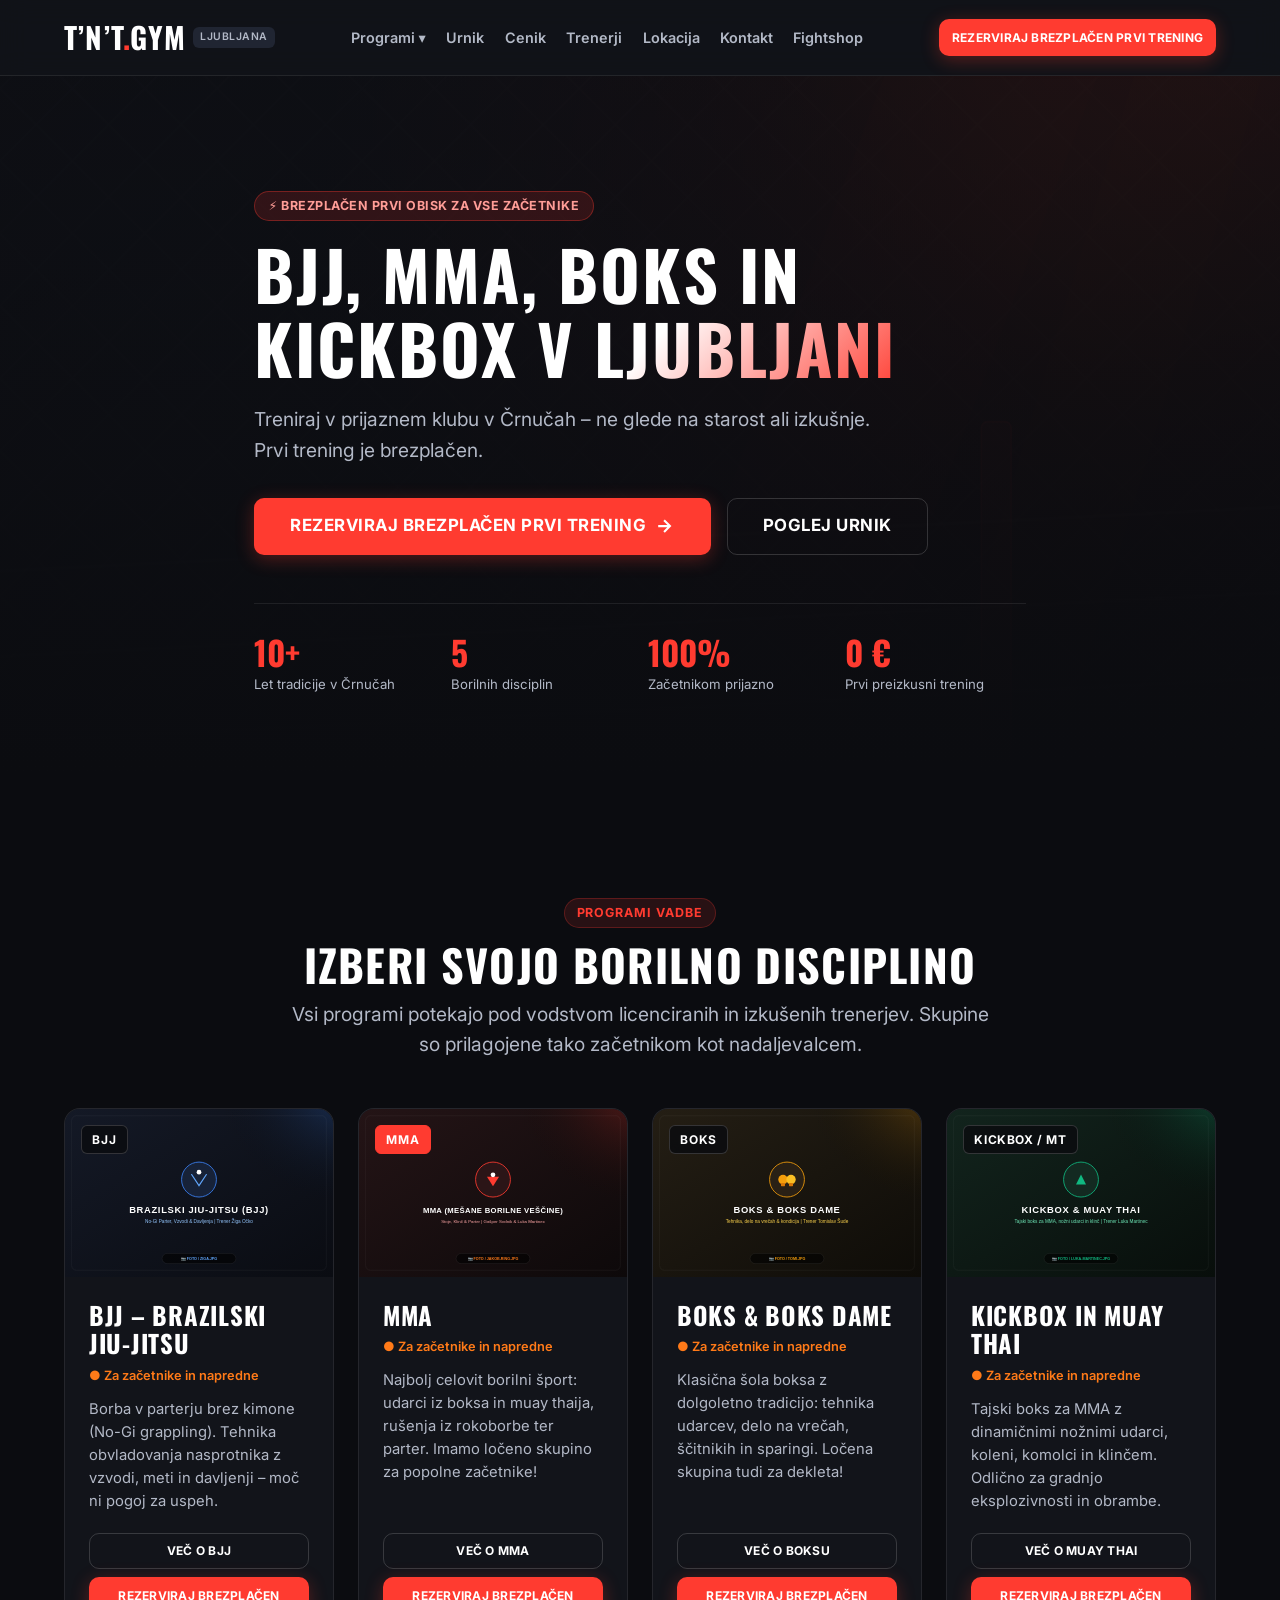
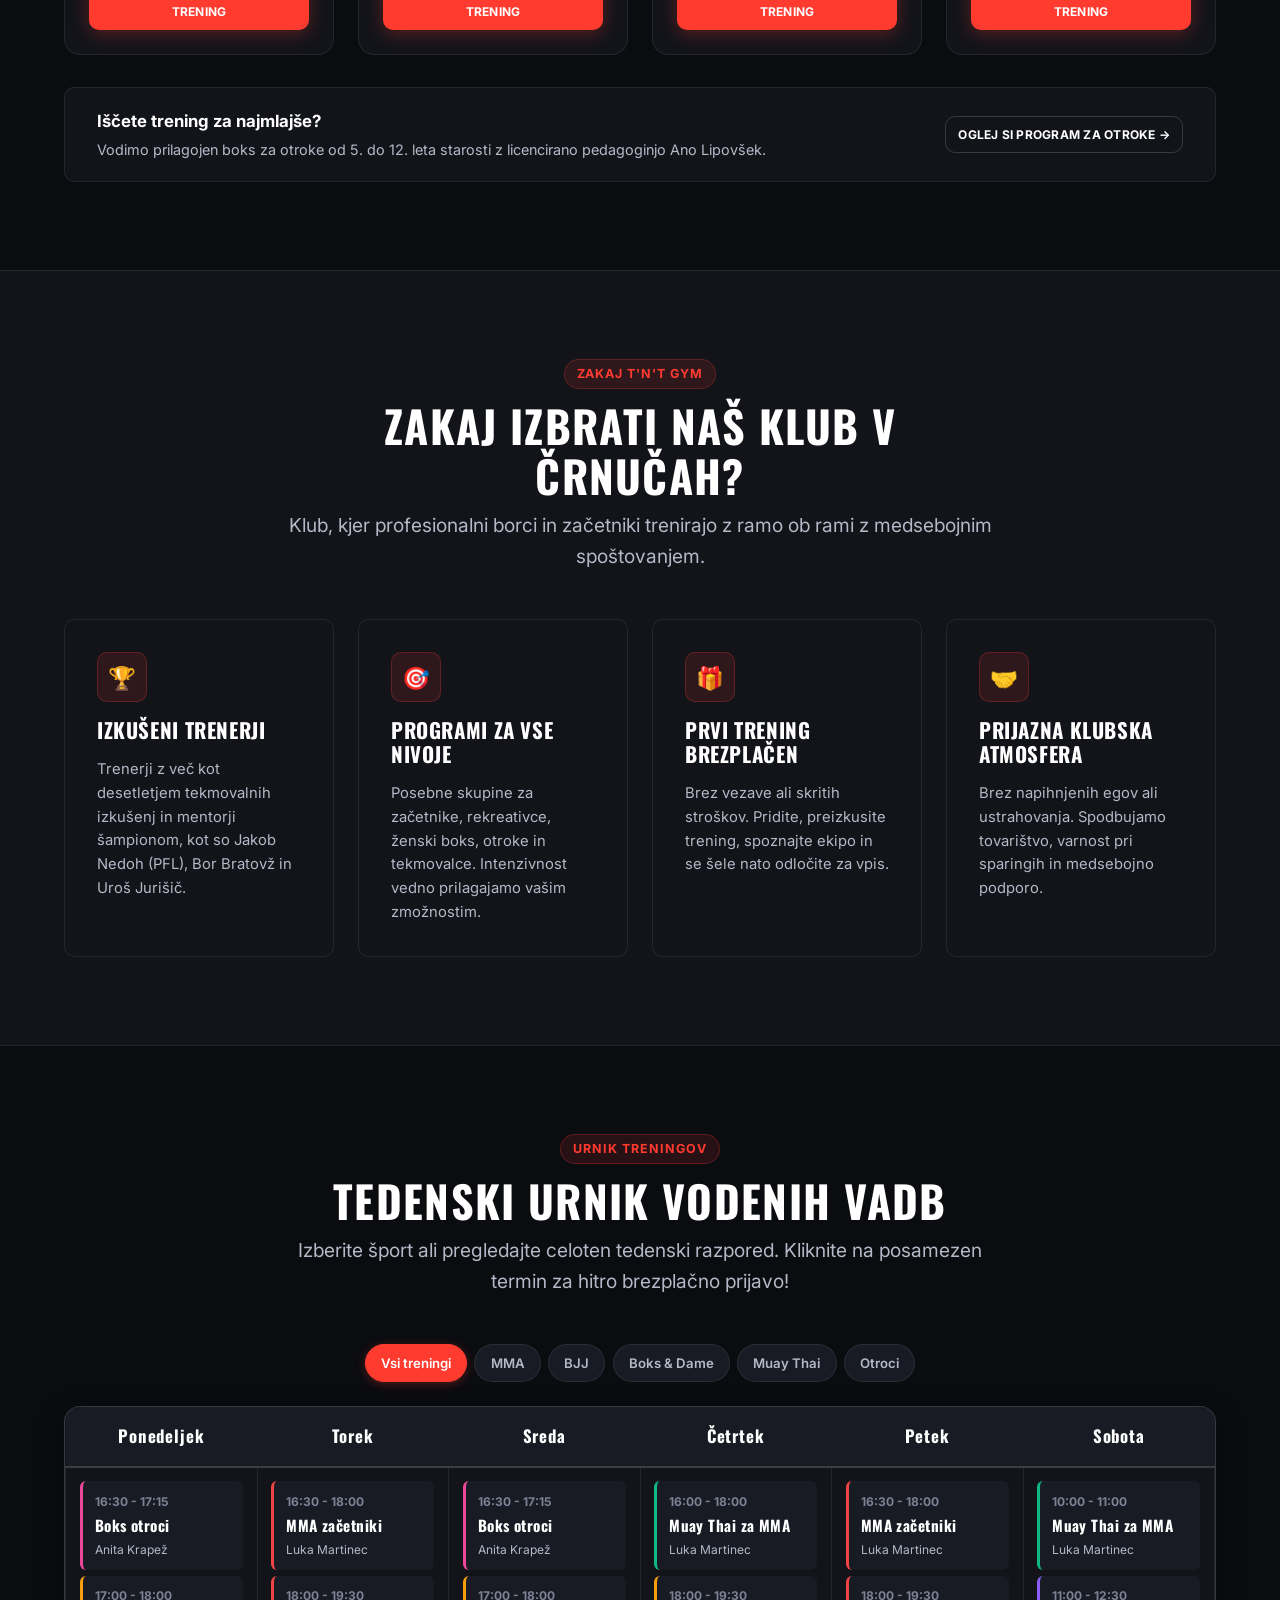
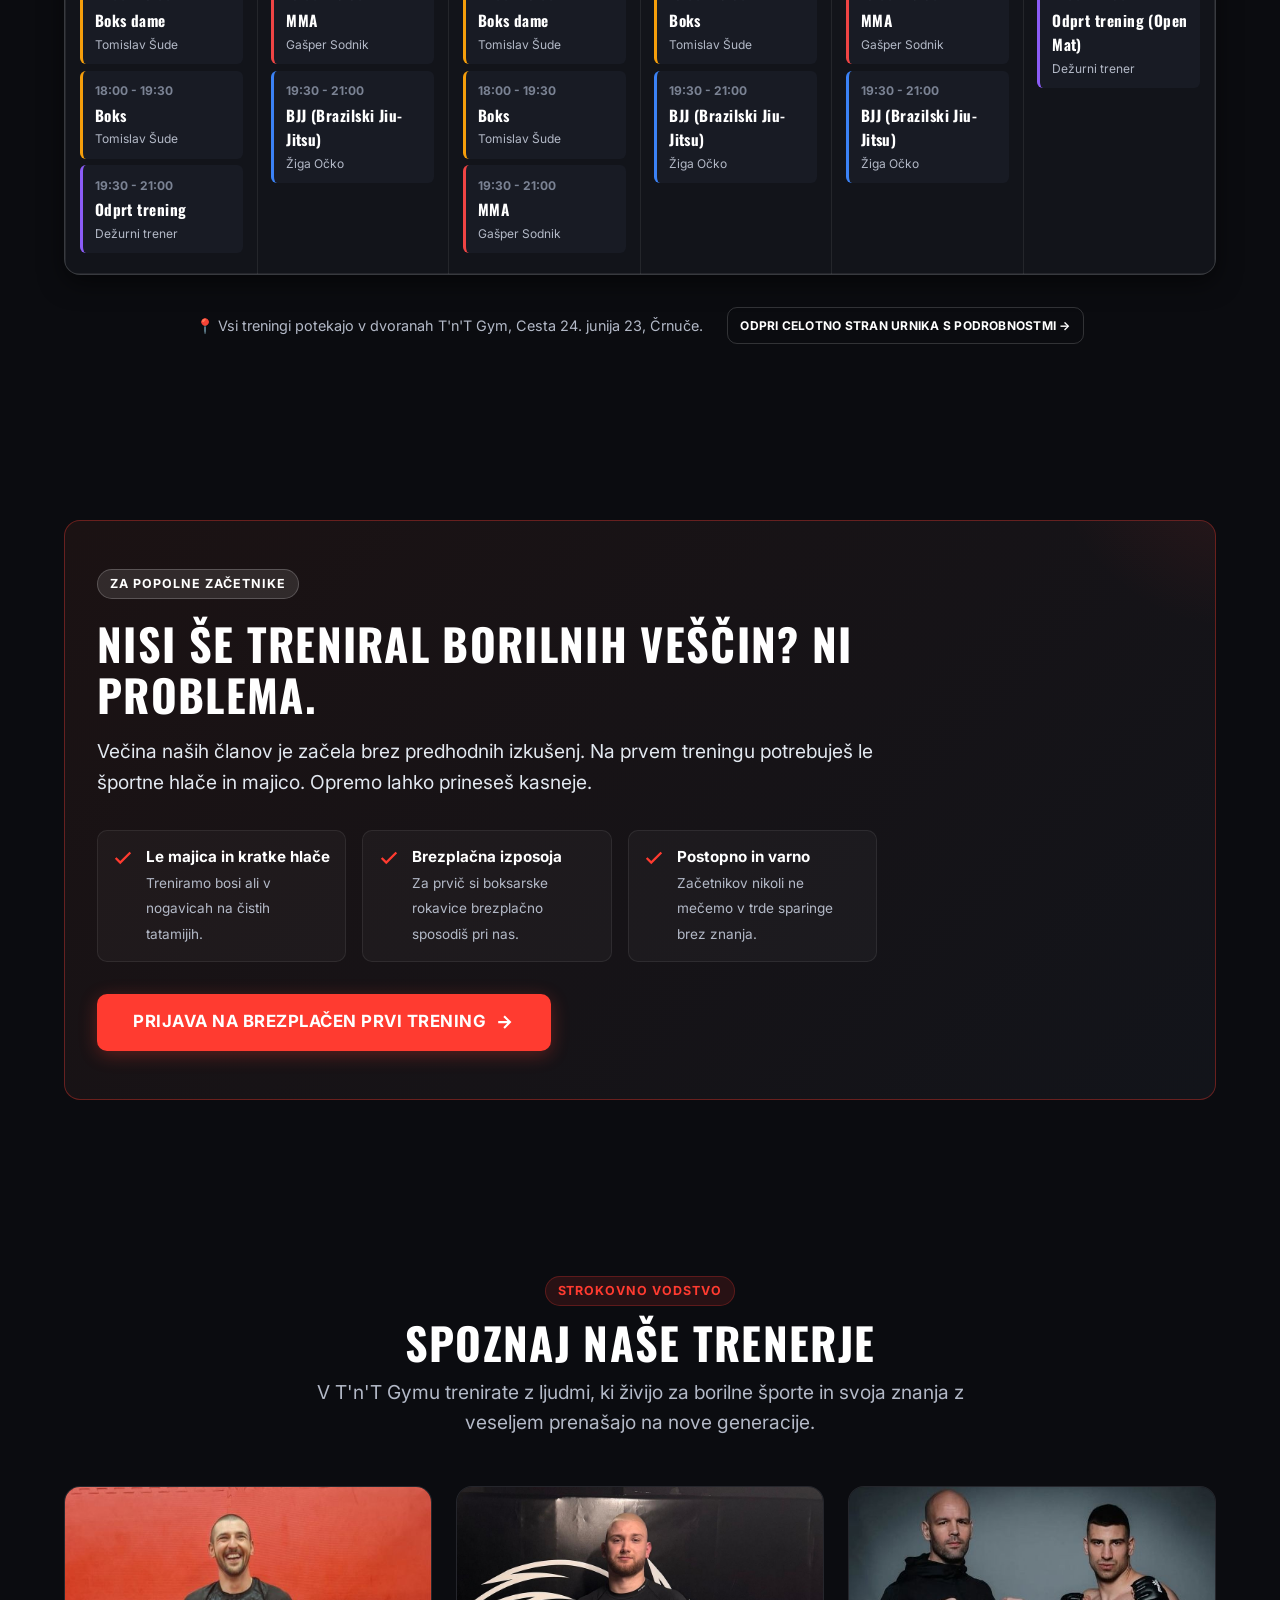
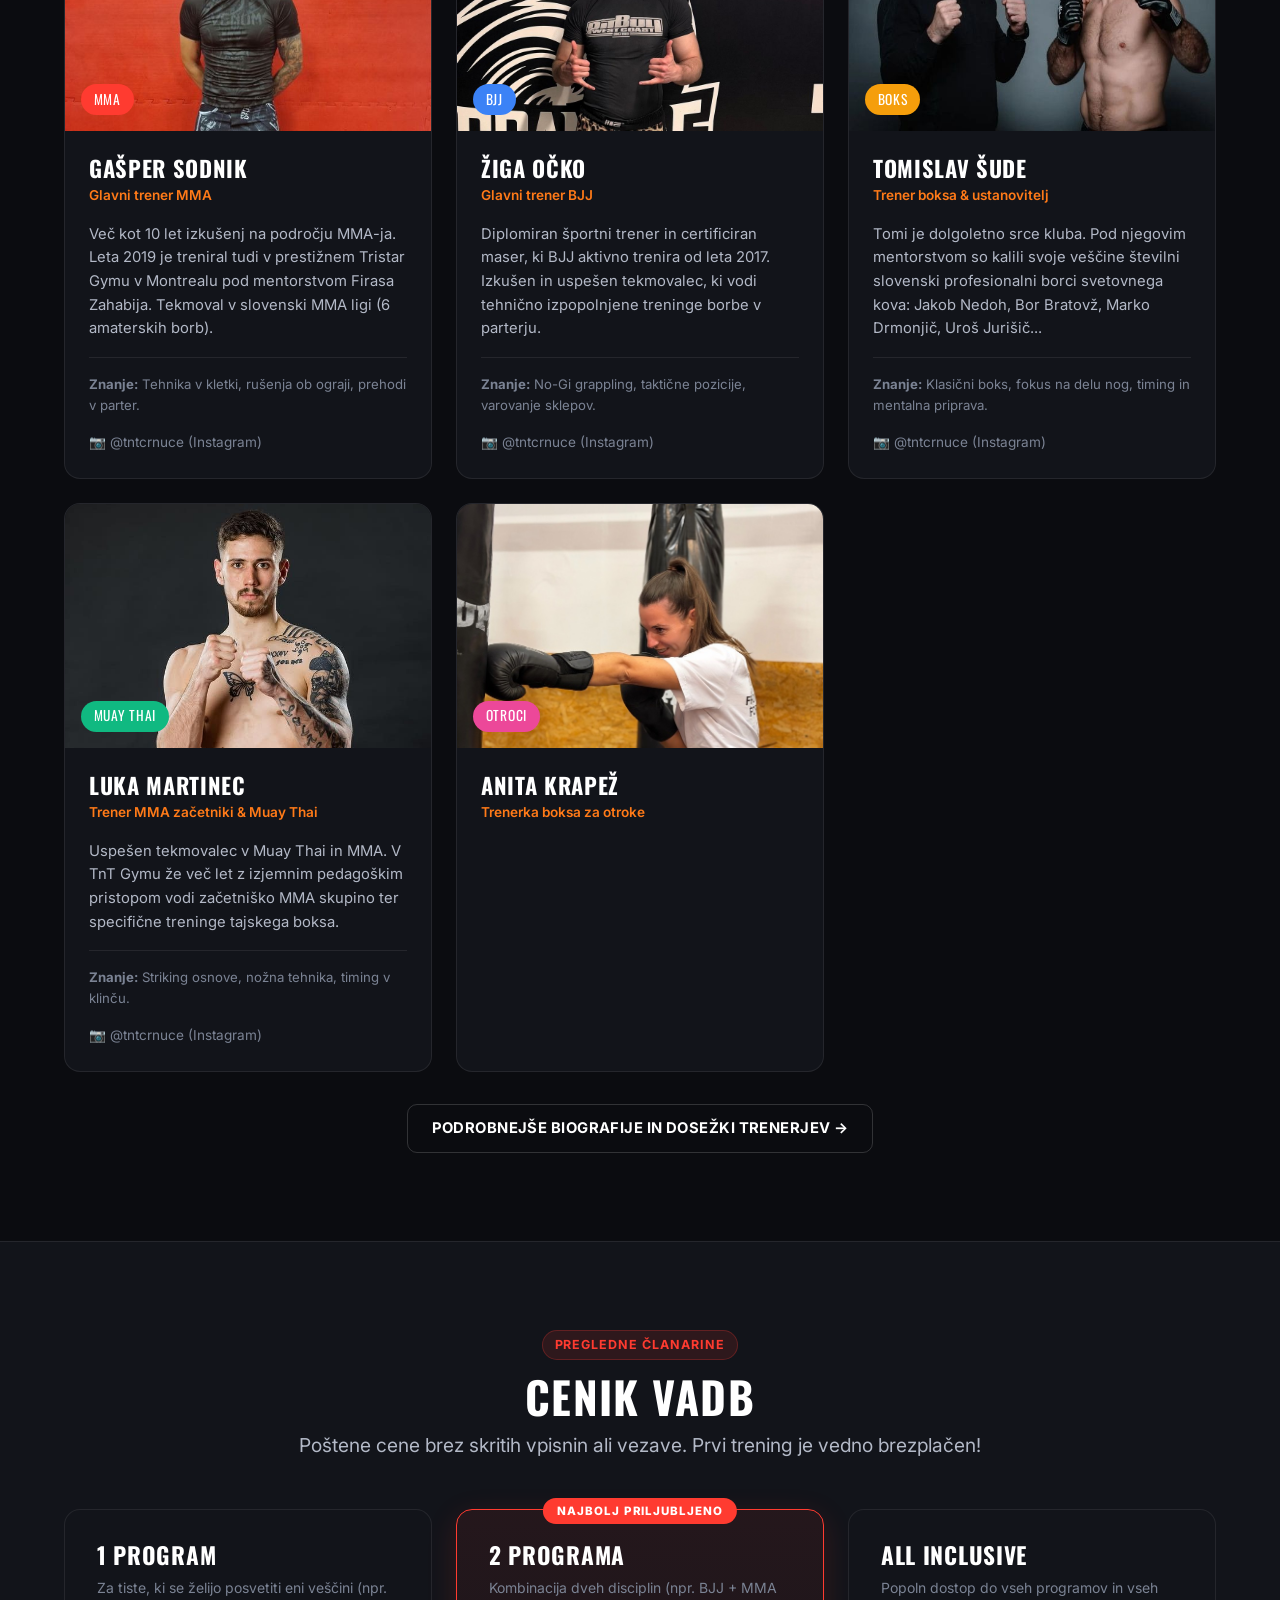
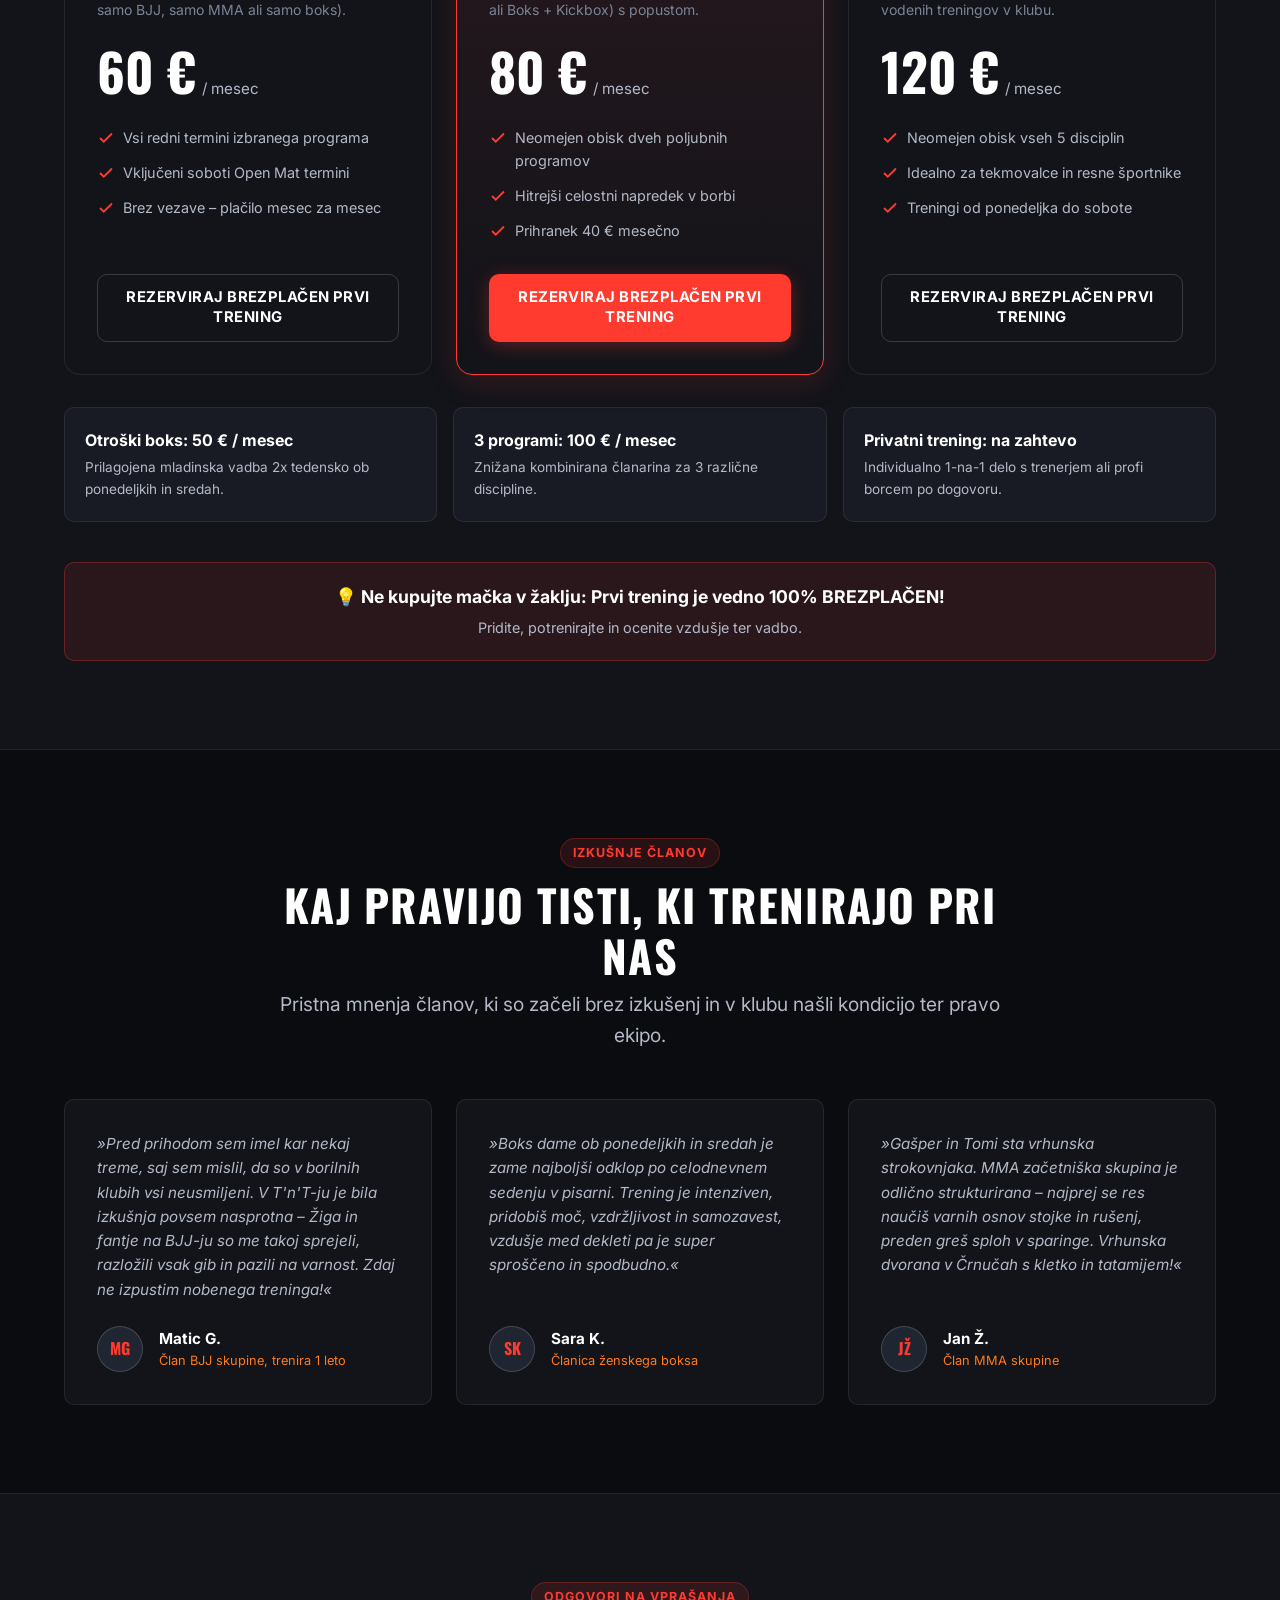
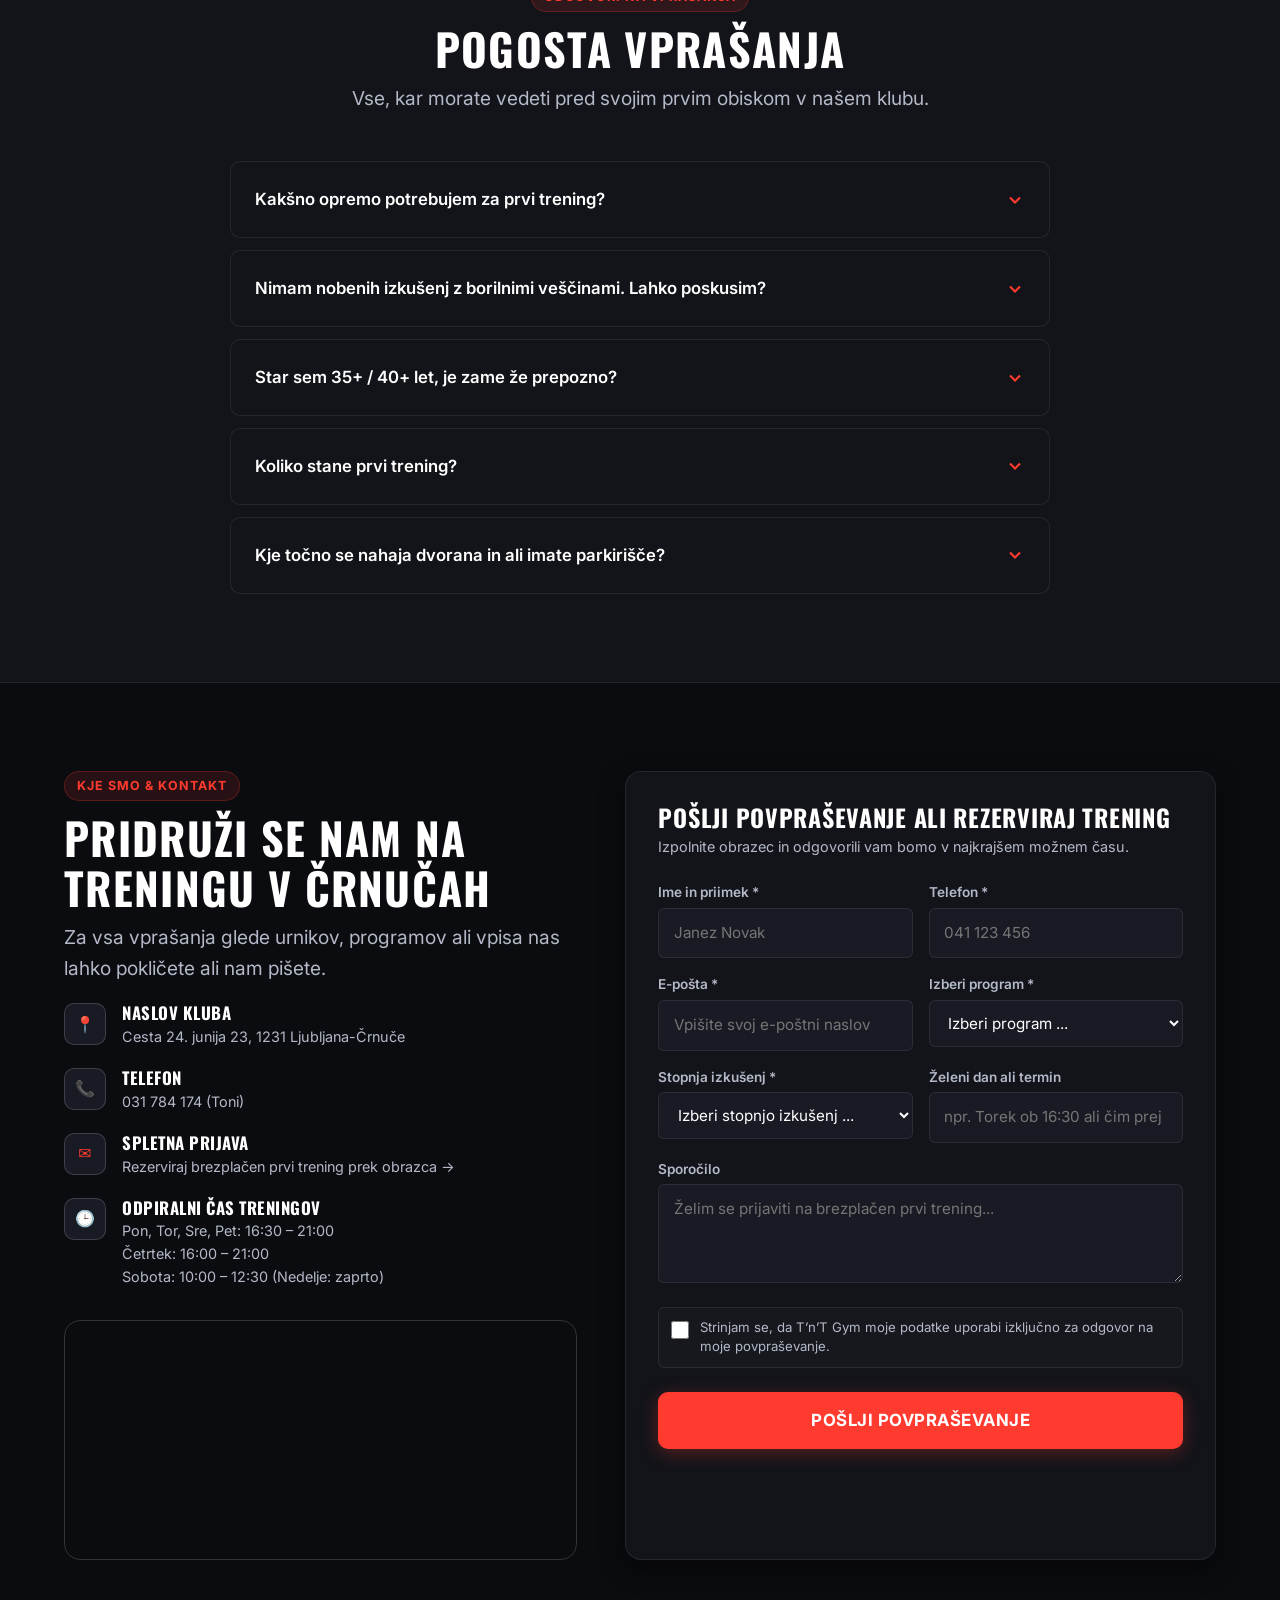
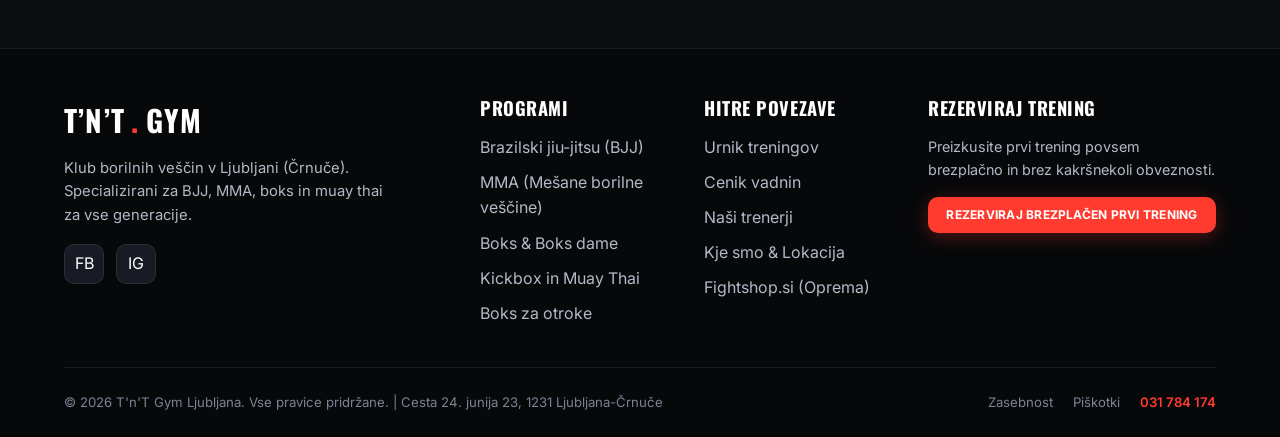
==== commit a5d426e3: "Update Anita profile and restore Fightshop link" ====
--- a/index.html
+++ b/index.html
@@ -103,6 +103,7 @@
         <a href="trenerji.html" class="nav-link">Trenerji</a>
         <a href="kontakt.html" class="nav-link">Lokacija</a>
         <a href="kontakt.html#kontakt" class="nav-link">Kontakt</a>
+        <a href="https://www.fightshop.si" class="nav-link" target="_blank" rel="noopener noreferrer">Fightshop</a>
       </nav>
 
       <!-- Prominent Header CTA -->
@@ -140,6 +141,7 @@
         <a href="cenik.html" class="mobile-nav-link">Cenik</a>
         <a href="trenerji.html" class="mobile-nav-link">Trenerji</a>
         <a href="kontakt.html" class="mobile-nav-link">Lokacija &amp; Kontakt</a>
+        <a href="https://www.fightshop.si" class="mobile-nav-link" target="_blank" rel="noopener noreferrer">Fightshop</a>
       </nav>
     </div>
 
@@ -573,24 +575,15 @@
           </div>
         </article>
 
-        <!-- Coach 5: Ana Lipovšek -->
+        <!-- Coach 5: Anita Krapež -->
         <article class="coach-card">
           <div class="coach-photo-wrap">
             <span class="coach-discipline-tag" style="background: #ec4899;">OTROCI</span>
-            <img src="assets/images/coach-ana.jpg" alt="Ana Lipovšek, trenerka otroškega boksa" loading="lazy">
+            <img src="assets/images/anita-krapez-trening.jpg" alt="Anita Krapež, trenerka boksa za otroke" loading="lazy" style="object-position: center 30%;">
           </div>
           <div class="coach-body">
-            <h3 class="coach-name">Ana Lipovšek</h3>
+            <h3 class="coach-name">Anita Krapež</h3>
             <span class="coach-role">Trenerka boksa za otroke</span>
-            <p class="coach-bio">
-              Ana vodi specializirane skupine otroškega boksa (4 do 8 let ter 8 do 12 let). Treningi so zasnovani skozi igro, vaje za koordinacijo, spoštovanje in športno disciplino.
-            </p>
-            <div class="coach-credentials">
-              <strong>Znanje:</strong> Športna pedagogika za otroke, motorika in varna igra.
-            </div>
-            <a href="https://www.instagram.com/tntcrnuce/" target="_blank" rel="noopener" class="coach-social">
-              📷 @tntcrnuce (Instagram)
-            </a>
           </div>
         </article>
       </div>
@@ -798,7 +791,7 @@
             <svg class="faq-icon" viewBox="0 0 24 24" fill="none" stroke="currentColor" stroke-width="2.5"><polyline points="6 9 12 15 18 9"/></svg>
           </button>
           <div class="faq-answer">
-            Na prvih treningih potrebujete le običajno športno opremo: kratke hlače, udobno športno majico ter plastenko vode. Za boks si rokavice prvič brezplačno sposodite v klubu. Ko se odločite za redno vadbo, vam z veseljem svetujemo pri izbiri lastne opreme.
+            Na prvih treningih potrebujete le običajno športno opremo: kratke hlače, udobno športno majico ter plastenko vode. Za boks si rokavice prvič brezplačno sposodite v klubu. Vse ostalo lahko kasneje najdete v trgovini <a href="https://www.fightshop.si" target="_blank" rel="noopener noreferrer" style="color: var(--color-brand); text-decoration: underline;">Fightshop.si</a>.
           </div>
         </div>
 
--- a/css/style.css
+++ b/css/style.css
@@ -424,7 +424,7 @@
 .nav-desktop {
   display: none;
   align-items: center;
-  gap: 1.35rem;
+  gap: clamp(0.7rem, 1.1vw, 1.25rem);
 }
 
 @media (min-width: 1080px) {
